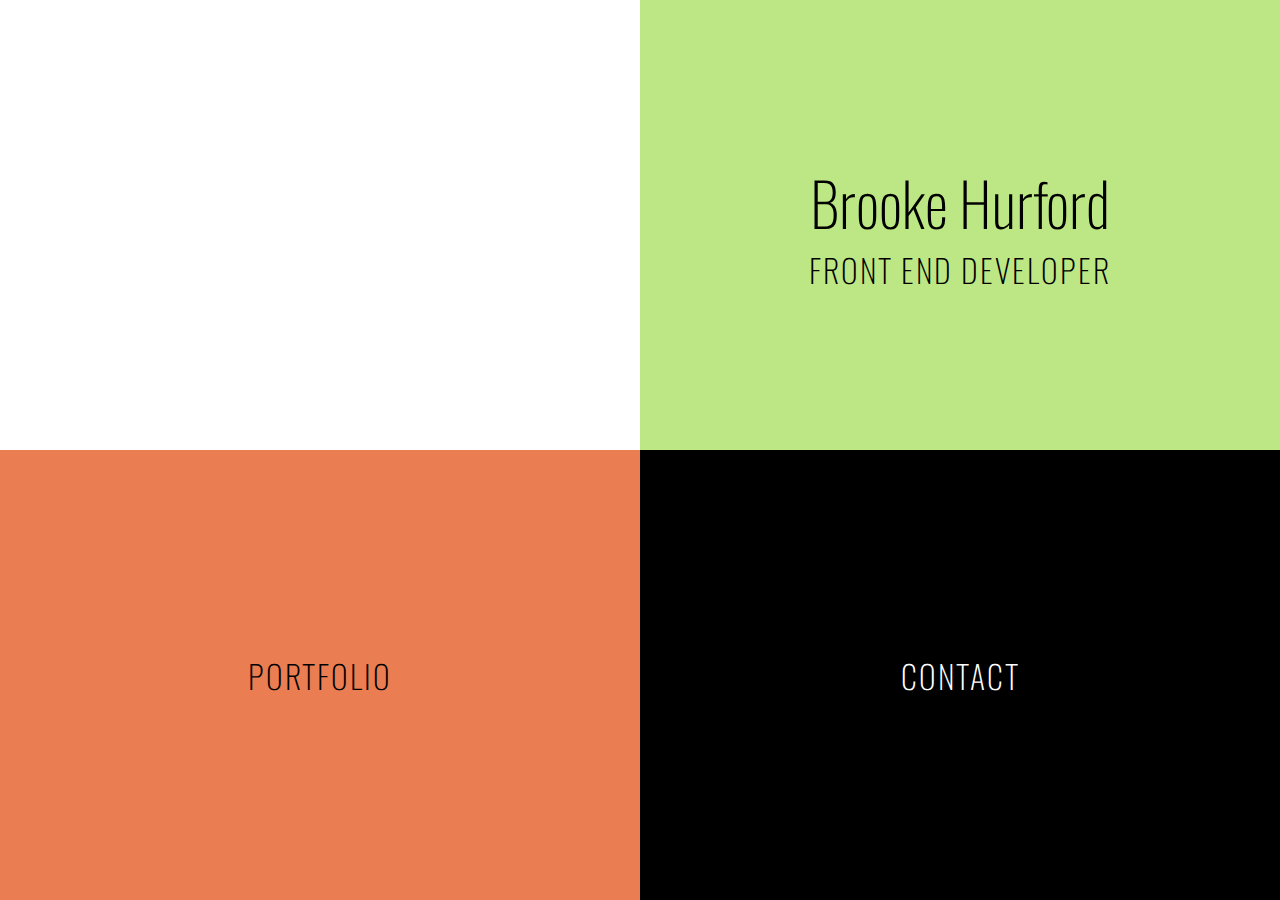
==== index.html @ 0f62b108 "Start updating the grid to use background images" ====
<!DOCTYPE html>
<html>
  <head>
    <link rel="stylesheet" href="css/app.css">
    <link href='https://fonts.googleapis.com/css?family=Oswald:400,300' rel='stylesheet' type='text/css'>
    <script src="js/jquery-1.12.3.js"></script>
    <script src="js/scripts.js"></script>
    <title>Brooke Hurford | Portfolio</title>
  </head>
  <body>
    <div class="mainHeader">
      <div class="topLeft"></div>
      <div class="topRight">
        <h1>Brooke Hurford</h1>
        <h1>Front End Developer</h1>
      </div>
      <div class="portfolio-block"> <!-- Portfolio Section -->
        <div class="portfolio-nav">
          <a><h1 class="navWhite">Portfolio</h1></a>
          <h1 class="closing-X">X</h1>
        </div>
        <div class="portfolio-content">
          <div class="row1">
            <div class="project1"></div>
          </div>
          <div class="row2">
            <img src="img/fringe-homepage.png" alt="songLab thumbnail">
            <img src="img/songLab-square-thumb.png" alt="songLab thumbnail">
          </div>
          <div class="row3">
            <img src="img/songLab-square-thumb.png" alt="songLab thumbnail">
            <img src="img/fringe-homepage.png" alt="songLab thumbnail">
          </div>
        </div>
      </div>
      <div class="contact-block">
        <h1 class="navBlack">Contact</h1>
      </div>
      <!-- <div class="contact-content">
        <h1>Contact me!</h1>
        <p>Iphone artisan direct trade ethical Austin. Fixie bespoke banh mi ugh, deep v vinyl hashtag. Tumblr gentrify keffiyeh pop-up iphone twee biodiesel. Occupy american apparel freegan cliche. Mustache trust fund 8-bit jean shorts mumblecore thundercats. Pour-over small batch forage cray, banjo post-ironic flannel keffiyeh cred ethnic semiotics next level tousled fashion axe. Sustainable cardigan keytar fap bushwick bespoke.</p>
      </div> -->
    </div>
  </body>
</html>
---- css/app.css ----
html {
  box-sizing: border-box; }

*, *::after, *::before {
  box-sizing: inherit; }

h1, h3 {
  font-family: 'Oswald', sans-serif; }

.mainHeader .portfolio-block, .mainHeader .contact-block {
  text-transform: uppercase; }

*,
*::before,
*::after {
  -webkit-box-sizing: border-box;
  -moz-box-sizing: border-box;
  box-sizing: border-box; }

body::-webkit-scrollbar {
  display: none; }

body, html {
  margin: 0px;
  padding: 0px; }

a {
  text-decoration: none;
  color: black; }

body {
  font-family: 'Open Sans', sans-serif; }

img {
  max-width: 150px; }

h1 {
  font-weight: lighter;
  color: red; }

h3 {
  font-size: 1.5em;
  font-weight: lighter; }

.container {
  width: 90%;
  max-width: 1100px;
  margin: 0 auto; }

.portfolioWrapper {
  background-color: #EA7D52;
  height: 100vh; }

.full-width {
  display: flex;
  flex-direction: column;
  justify-content: flex-start !important;
  background-color: purple !important;
  width: 100% !important;
  height: 100vh !important; }

.logo {
  height: 100px;
  margin: 25px; }

.full-width .portfolio-nav {
  display: flex;
  justify-content: space-between;
  width: 90%;
  margin-bottom: 10%; }

.mainHeader {
  display: flex;
  flex-wrap: wrap;
  height: 100vh; }
  .mainHeader .topLeft {
    height: 50%;
    width: 50%;
    background-image: url("../img/brooke-left.png");
    background-size: cover; }
  .mainHeader .topRight {
    background-color: #BCE784;
    height: 50%;
    width: 50%;
    display: flex;
    justify-content: center;
    align-items: center;
    flex-direction: column; }
    .mainHeader .topRight h1 {
      font-weight: lighter;
      color: black;
      padding: 0;
      margin: 0; }
      .mainHeader .topRight h1:first-child {
        font-size: 60px; }
      .mainHeader .topRight h1:nth-child(2) {
        letter-spacing: 2px;
        text-transform: uppercase; }
  .mainHeader .portfolio-block {
    background-color: #EA7D52;
    height: 50%;
    width: 50%;
    display: flex;
    justify-content: center;
    align-items: center;
    transition: all 200ms linear; }
    .mainHeader .portfolio-block h1 {
      letter-spacing: 2px;
      color: black; }
  .mainHeader .contact-block {
    background-color: black;
    height: 50%;
    width: 50%;
    display: flex;
    justify-content: center;
    align-items: center;
    transition: all 200ms linear; }
    .mainHeader .contact-block h1 {
      letter-spacing: 2px;
      color: white; }
    .mainHeader .contact-block:hover {
      transition: all 200ms linear;
      font-size: 1.5em; }

.portfolio-content {
  display: flex;
  border: 2px solid yellow;
  width: 80%; }
  .portfolio-content .row1, .portfolio-content .row2, .portfolio-content .row3 {
    display: flex;
    flex-direction: column;
    flex: 1;
    height: 80vh; }
  .portfolio-content img {
    width: 50%;
    margin-bottom: 10px; }

.row1 {
  border: 2px solid pink; }
  .row1 .project1 {
    height: 25%;
    width: 100%;
    background-image: url("../img/songLab-square-thumb.png");
    background-size: cover; }

.footer {
  margin: 5% auto;
  color: white;
  text-align: center;
  letter-spacing: 1px; }
  .footer hr {
    width: 600px; }

.adminTile {
  border: 1px solid lightgrey;
  padding: 2% 5%; }
  .adminTile .adminButtons {
    margin-top: 20px; }

.projectTile .ember-view {
  width: 100%;
  border: 1px solid lightgrey;
  padding: 2% 5%;
  margin-bottom: 3%;
  transition: all 300ms linear; }
  .projectTile .ember-view:hover {
    transition: all 300ms linear;
    background-color: mintcream; }

/*# sourceMappingURL=app.css.map */
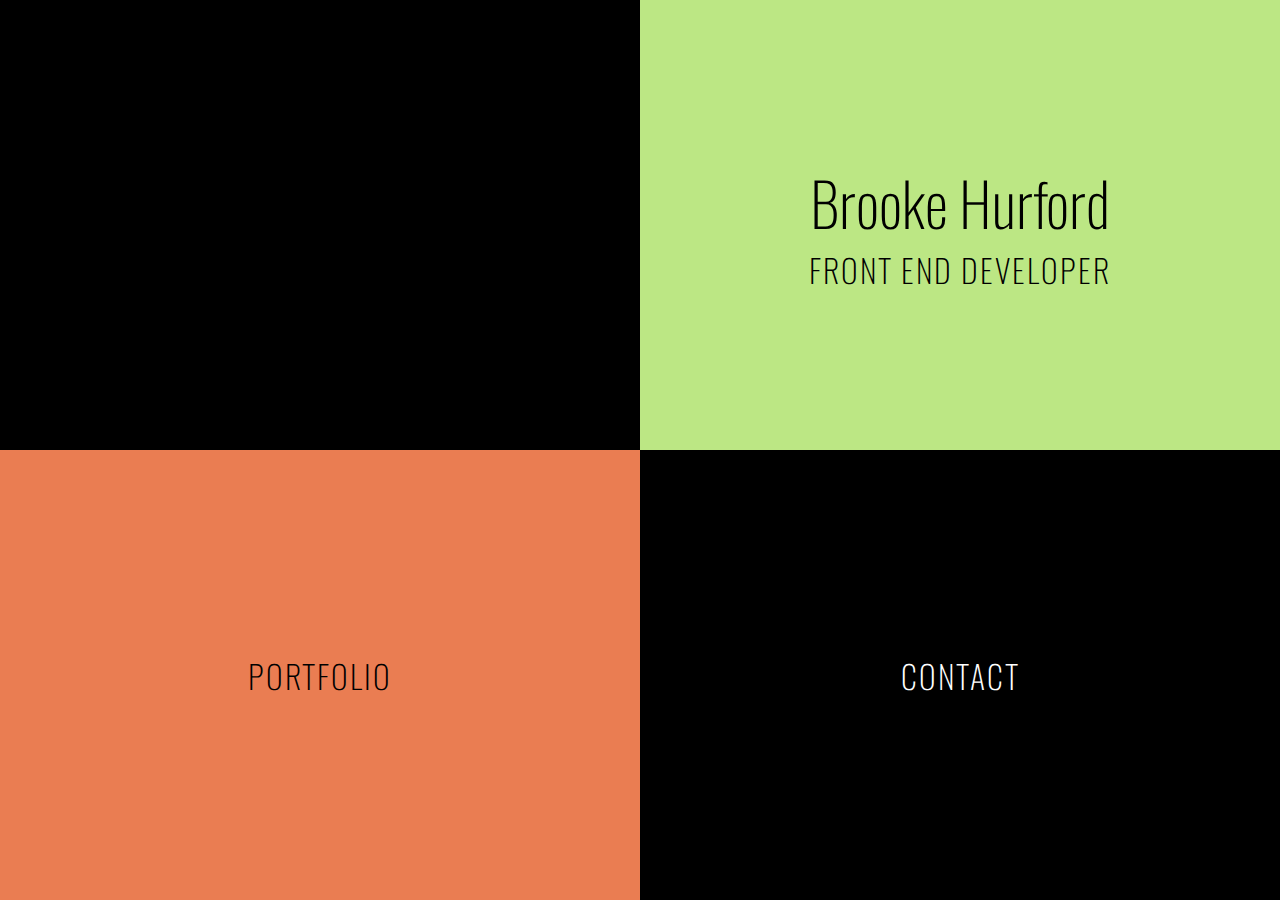
==== commit fc3dd18e: "Add scroll to when portfolio is clicked on" ====
--- a/index.html
+++ b/index.html
@@ -8,28 +8,46 @@
     <title>Brooke Hurford | Portfolio</title>
   </head>
   <body>
-    <div class="mainHeader">
+    <div class="mainHeader" id="siteTop">
       <div class="topLeft"></div>
       <div class="topRight">
         <h1>Brooke Hurford</h1>
         <h1>Front End Developer</h1>
       </div>
-      <div class="portfolio-block"> <!-- Portfolio Section -->
+      <div class="portfolio-block" id="portfolio"> <!-- Portfolio Section -->
         <div class="portfolio-nav">
-          <a><h1 class="navWhite">Portfolio</h1></a>
+          <a><h1 class="portfolio-link navWhite">Portfolio</h1></a>
           <h1 class="closing-X">X</h1>
         </div>
         <div class="portfolio-content">
           <div class="row1">
-            <div class="project1"></div>
+            <div class="project1">
+              <a href="songLab.html">
+                <div class="linkGridItem"></div>
+              </a>
+            </div>
+            <!-- <div class="project1-content">
+              <h1>songLab</h1>
+              <h3>A musical collaboration website where users can browse and upload music projects in need of creative collaboration.</h3>
+              <img src="" alt="" />
+            </div> -->
+            <div class="project2"></div>
           </div>
           <div class="row2">
-            <img src="img/fringe-homepage.png" alt="songLab thumbnail">
-            <img src="img/songLab-square-thumb.png" alt="songLab thumbnail">
+            <div class="project1">
+              <a href="scoop.html">
+                <div class="linkGridItem"></div>
+              </a>
+            </div>
+            <div class="project2">
+              <a href="scoop.html">
+                <div class="linkGridItem"></div>
+              </a>
+            </div>
           </div>
           <div class="row3">
-            <img src="img/songLab-square-thumb.png" alt="songLab thumbnail">
-            <img src="img/fringe-homepage.png" alt="songLab thumbnail">
+            <div class="project1"></div>
+            <div class="project2"></div>
           </div>
         </div>
       </div>
--- a/css/app.css
+++ b/css/app.css
@@ -4,7 +4,7 @@
 *, *::after, *::before {
   box-sizing: inherit; }
 
-h1, h3 {
+h1, h3, .row1 .project2:hover:before, .row1 .project1:hover:before, .row2 .project1:hover:before, .row2 .project2:hover:before, .row3 .project1:hover:before, .row3 .project2:hover:before {
   font-family: 'Oswald', sans-serif; }
 
 .mainHeader .portfolio-block, .mainHeader .contact-block {
@@ -29,7 +29,8 @@
   color: black; }
 
 body {
-  font-family: 'Open Sans', sans-serif; }
+  font-family: 'Open Sans', sans-serif;
+  background-color: black; }
 
 img {
   max-width: 150px; }
@@ -55,7 +56,7 @@
   display: flex;
   flex-direction: column;
   justify-content: flex-start !important;
-  background-color: purple !important;
+  background-color: #EA7D52 !important;
   width: 100% !important;
   height: 100vh !important; }
 
@@ -67,7 +68,8 @@
   display: flex;
   justify-content: space-between;
   width: 90%;
-  margin-bottom: 10%; }
+  margin-top: 3%;
+  margin-bottom: 8%; }
 
 .mainHeader {
   display: flex;
@@ -103,7 +105,7 @@
     display: flex;
     justify-content: center;
     align-items: center;
-    transition: all 200ms linear; }
+    transition: all 300ms linear; }
     .mainHeader .portfolio-block h1 {
       letter-spacing: 2px;
       color: black; }
@@ -113,35 +115,257 @@
     width: 50%;
     display: flex;
     justify-content: center;
-    align-items: center;
-    transition: all 200ms linear; }
+    align-items: center; }
     .mainHeader .contact-block h1 {
       letter-spacing: 2px;
       color: white; }
-    .mainHeader .contact-block:hover {
-      transition: all 200ms linear;
-      font-size: 1.5em; }
 
 .portfolio-content {
   display: flex;
-  border: 2px solid yellow;
-  width: 80%; }
+  width: 90%; }
   .portfolio-content .row1, .portfolio-content .row2, .portfolio-content .row3 {
     display: flex;
     flex-direction: column;
     flex: 1;
-    height: 80vh; }
-  .portfolio-content img {
-    width: 50%;
-    margin-bottom: 10px; }
-
-.row1 {
-  border: 2px solid pink; }
-  .row1 .project1 {
-    height: 25%;
-    width: 100%;
-    background-image: url("../img/songLab-square-thumb.png");
-    background-size: cover; }
+    height: 80vh;
+    margin: 0px 10px; }
+    .portfolio-content .row1 .project1, .portfolio-content .row1 .project2, .portfolio-content .row2 .project1, .portfolio-content .row2 .project2, .portfolio-content .row3 .project1, .portfolio-content .row3 .project2 {
+      display: flex;
+      justify-content: center;
+      align-items: center;
+      margin: 10px;
+      color: white; }
+
+.row1 .project2 {
+  background-size: 100%;
+  background-image: linear-gradient(rgba(0, 0, 0, 0.5), rgba(0, 0, 0, 0.5)), url("../img/songLab-long.png");
+  position: relative;
+  z-index: 100;
+  height: 50%;
+  width: 100%;
+  background-image: url("../img/songLab-long.png");
+  background-size: cover;
+  box-shadow: 1px 1px 1px rgba(0, 0, 0, 0.5); }
+  .row1 .project2:before {
+    background-image: linear-gradient(rgba(0, 0, 0, 0.5), rgba(0, 0, 0, 0.5)), url("../img/songLab-long.png");
+    background-size: cover;
+    content: '';
+    display: block;
+    height: 100%;
+    position: absolute;
+    top: 0;
+    left: 0;
+    opacity: 0;
+    width: 100%;
+    z-index: -100;
+    transition: all 500ms; }
+  .row1 .project2:hover p {
+    transition: all 500ms;
+    display: block; }
+  .row1 .project2:hover:before {
+    transition: all 500ms;
+    opacity: 1;
+    content: "view project";
+    font-size: 2em;
+    font-weight: lighter;
+    letter-spacing: 1px;
+    text-shadow: 1px 1px 1px grey;
+    display: flex;
+    justify-content: center;
+    align-items: center; }
+.row1 .project1 {
+  background-size: 100%;
+  background-image: linear-gradient(rgba(0, 0, 0, 0.5), rgba(0, 0, 0, 0.5)), url("../img/fringe-short.png");
+  position: relative;
+  z-index: 100;
+  height: 25%;
+  width: 100%;
+  background-image: url("../img/fringe-short.png");
+  background-size: cover;
+  box-shadow: 1px 1px 1px rgba(0, 0, 0, 0.5); }
+  .row1 .project1:before {
+    background-image: linear-gradient(rgba(0, 0, 0, 0.5), rgba(0, 0, 0, 0.5)), url("../img/fringe-short.png");
+    background-size: cover;
+    content: '';
+    display: block;
+    height: 100%;
+    position: absolute;
+    top: 0;
+    left: 0;
+    opacity: 0;
+    width: 100%;
+    z-index: -100;
+    transition: all 500ms; }
+  .row1 .project1:hover p {
+    transition: all 500ms;
+    display: block; }
+  .row1 .project1:hover:before {
+    transition: all 500ms;
+    opacity: 1;
+    content: "view project";
+    font-size: 2em;
+    font-weight: lighter;
+    letter-spacing: 1px;
+    text-shadow: 1px 1px 1px grey;
+    display: flex;
+    justify-content: center;
+    align-items: center; }
+
+.row2 .project1 {
+  background-size: 100%;
+  background-image: linear-gradient(rgba(0, 0, 0, 0.5), rgba(0, 0, 0, 0.5)), url("../img/movr-homepage.png");
+  position: relative;
+  z-index: 100;
+  height: 50%;
+  width: 100%;
+  background-image: url("../img/movr-homepage.png");
+  background-size: cover;
+  box-shadow: 1px 1px 1px rgba(0, 0, 0, 0.5); }
+  .row2 .project1:before {
+    background-image: linear-gradient(rgba(0, 0, 0, 0.5), rgba(0, 0, 0, 0.5)), url("../img/movr-homepage.png");
+    background-size: cover;
+    content: '';
+    display: block;
+    height: 100%;
+    position: absolute;
+    top: 0;
+    left: 0;
+    opacity: 0;
+    width: 100%;
+    z-index: -100;
+    transition: all 500ms; }
+  .row2 .project1:hover p {
+    transition: all 500ms;
+    display: block; }
+  .row2 .project1:hover:before {
+    transition: all 500ms;
+    opacity: 1;
+    content: "view project";
+    font-size: 2em;
+    font-weight: lighter;
+    letter-spacing: 1px;
+    text-shadow: 1px 1px 1px grey;
+    display: flex;
+    justify-content: center;
+    align-items: center; }
+  .row2 .project1 a .linkGridItem {
+    height: 100px;
+    width: 100px; }
+.row2 .project2 {
+  background-size: 100%;
+  background-image: linear-gradient(rgba(0, 0, 0, 0.5), rgba(0, 0, 0, 0.5)), url("../img/scoop-app-black.png");
+  position: relative;
+  z-index: 100;
+  height: 25%;
+  width: 100%;
+  background-image: url("../img/scoop-app-black.png");
+  background-size: cover;
+  box-shadow: 1px 1px 1px rgba(0, 0, 0, 0.5); }
+  .row2 .project2:before {
+    background-image: linear-gradient(rgba(0, 0, 0, 0.5), rgba(0, 0, 0, 0.5)), url("../img/scoop-app-black.png");
+    background-size: cover;
+    content: '';
+    display: block;
+    height: 100%;
+    position: absolute;
+    top: 0;
+    left: 0;
+    opacity: 0;
+    width: 100%;
+    z-index: -100;
+    transition: all 500ms; }
+  .row2 .project2:hover p {
+    transition: all 500ms;
+    display: block; }
+  .row2 .project2:hover:before {
+    transition: all 500ms;
+    opacity: 1;
+    content: "view project";
+    font-size: 2em;
+    font-weight: lighter;
+    letter-spacing: 1px;
+    text-shadow: 1px 1px 1px grey;
+    display: flex;
+    justify-content: center;
+    align-items: center; }
+  .row2 .project2 a .linkGridItem {
+    height: 100px;
+    width: 100px; }
+
+.row3 .project1 {
+  background-size: 100%;
+  background-image: linear-gradient(rgba(0, 0, 0, 0.5), rgba(0, 0, 0, 0.5)), url("../img/j-crew-thumb.png");
+  position: relative;
+  z-index: 100;
+  height: 25%;
+  width: 100%;
+  background-image: url("../img/j-crew-thumb.png");
+  background-size: cover;
+  box-shadow: 1px 1px 1px rgba(0, 0, 0, 0.5); }
+  .row3 .project1:before {
+    background-image: linear-gradient(rgba(0, 0, 0, 0.5), rgba(0, 0, 0, 0.5)), url("../img/j-crew-thumb.png");
+    background-size: cover;
+    content: '';
+    display: block;
+    height: 100%;
+    position: absolute;
+    top: 0;
+    left: 0;
+    opacity: 0;
+    width: 100%;
+    z-index: -100;
+    transition: all 500ms; }
+  .row3 .project1:hover p {
+    transition: all 500ms;
+    display: block; }
+  .row3 .project1:hover:before {
+    transition: all 500ms;
+    opacity: 1;
+    content: "view project";
+    font-size: 2em;
+    font-weight: lighter;
+    letter-spacing: 1px;
+    text-shadow: 1px 1px 1px grey;
+    display: flex;
+    justify-content: center;
+    align-items: center; }
+.row3 .project2 {
+  background-size: 100%;
+  background-image: linear-gradient(rgba(0, 0, 0, 0.5), rgba(0, 0, 0, 0.5)), url("../img/theMoon-long.png");
+  position: relative;
+  z-index: 100;
+  height: 50%;
+  width: 100%;
+  background-image: url("../img/theMoon-long.png");
+  background-size: cover;
+  box-shadow: 1px 1px 1px rgba(0, 0, 0, 0.5); }
+  .row3 .project2:before {
+    background-image: linear-gradient(rgba(0, 0, 0, 0.5), rgba(0, 0, 0, 0.5)), url("../img/theMoon-long.png");
+    background-size: cover;
+    content: '';
+    display: block;
+    height: 100%;
+    position: absolute;
+    top: 0;
+    left: 0;
+    opacity: 0;
+    width: 100%;
+    z-index: -100;
+    transition: all 500ms; }
+  .row3 .project2:hover p {
+    transition: all 500ms;
+    display: block; }
+  .row3 .project2:hover:before {
+    transition: all 500ms;
+    opacity: 1;
+    content: "view project";
+    font-size: 2em;
+    font-weight: lighter;
+    letter-spacing: 1px;
+    text-shadow: 1px 1px 1px grey;
+    display: flex;
+    justify-content: center;
+    align-items: center; }
 
 .footer {
   margin: 5% auto;
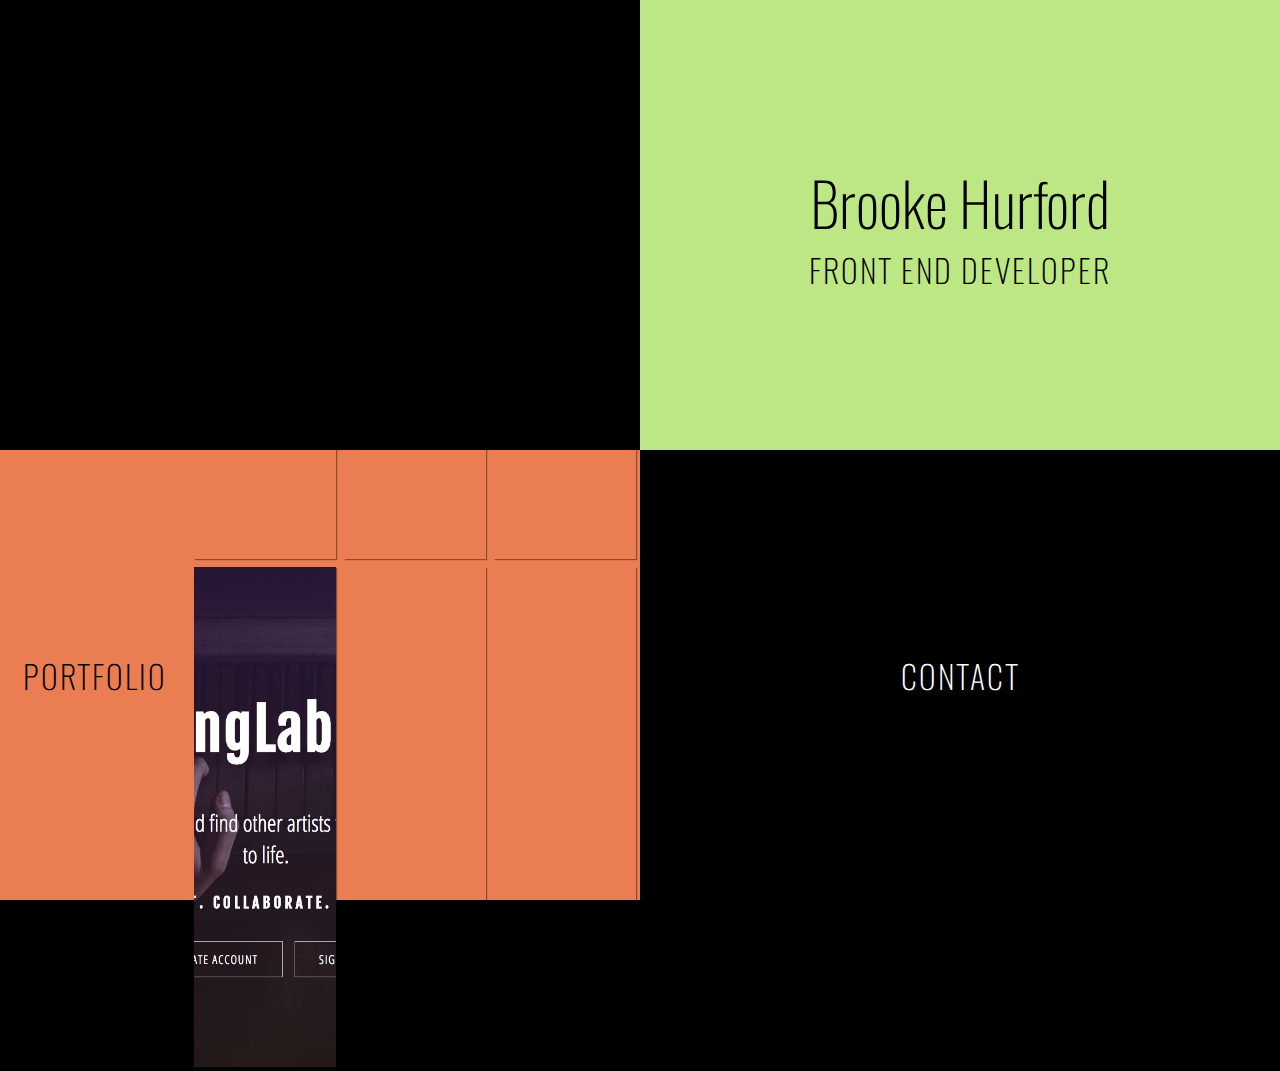
==== commit 77f868c1: "Add hovers to all grid items" ====
--- a/index.html
+++ b/index.html
@@ -1,8 +1,9 @@
 <!DOCTYPE html>
 <html>
   <head>
-    <link rel="stylesheet" href="css/app.css">
+    <link rel="stylesheet" href="css/app.css" media="screen">
     <link href='https://fonts.googleapis.com/css?family=Oswald:400,300' rel='stylesheet' type='text/css'>
+    <link href='https://fonts.googleapis.com/css?family=Open+Sans:400,300,400italic,600' rel='stylesheet' type='text/css'>
     <script src="js/jquery-1.12.3.js"></script>
     <script src="js/scripts.js"></script>
     <title>Brooke Hurford | Portfolio</title>
@@ -16,48 +17,161 @@
       </div>
       <div class="portfolio-block" id="portfolio"> <!-- Portfolio Section -->
         <div class="portfolio-nav">
-          <a><h1 class="portfolio-link navWhite">Portfolio</h1></a>
+          <div class="portfolio-link">
+            <h1 class="block-nav">Portfolio</h1>
+          </div>
           <h1 class="closing-X">X</h1>
         </div>
-        <div class="portfolio-content">
+        <div class="portfolio-content2">
           <div class="row1">
-            <div class="project1">
-              <a href="songLab.html">
-                <div class="linkGridItem"></div>
-              </a>
-            </div>
-            <!-- <div class="project1-content">
-              <h1>songLab</h1>
-              <h3>A musical collaboration website where users can browse and upload music projects in need of creative collaboration.</h3>
-              <img src="" alt="" />
-            </div> -->
-            <div class="project2"></div>
+            <div class="short-item fringe"></div>
+            <div class="short-item j-crew"></div>
+            <div class="short-item moon"></div>
           </div>
           <div class="row2">
-            <div class="project1">
-              <a href="scoop.html">
-                <div class="linkGridItem"></div>
-              </a>
-            </div>
-            <div class="project2">
-              <a href="scoop.html">
-                <div class="linkGridItem"></div>
-              </a>
+            <div class="long-item songLab"></div>
+            <div class="long-item movr"></div>
+            <div class="long-item scoop"></div>
+          </div>
+        </div>
+        <!-- <div class="portfolio-content">
+          <div class="row1">
+            <div class="short-item fringe"></div>
+            <div class="long-item songLab"></div>
+          </div>
+          <div class="row2">
+            <div class="long-item movr"></div>
+            <div class="short-item moon">
             </div>
           </div>
           <div class="row3">
-            <div class="project1"></div>
-            <div class="project2"></div>
+            <div class="short-item j-crew"></div>
+            <div class="long-item scoop"></div>
+          </div>
+        </div> -->
+      </div>
+      <div id="portfolio-details">
+        <button id="allProjects">
+          <img class="up-arrow" src="img/up-arrow.png" alt="up arrow icon" />
+        </button>
+        <div class="container">
+          <div class="fringe-content">
+            <h1>FRINGE</h1>
+            <h2>A site to help users plan trips around a festival that they are going to.</h2>
+            <a class="secondaryBtn" href="https://invis.io/6C7AMPYMQ" target="_blank">Visit Prototype</a>
+            <div class="skills-content">
+              <hr>
+              <h2>Visual Design + UX / UI Design + Sketch + Invision Prototype</h2>
+            </div>
+            <div class="project-gallery">
+              <div class="screenshot1"></div>
+              <div class="screenshot3"></div>
+              <div class="screenshot2"></div>
+            </div>
+          </div>
+          <div class="songLab-content">
+            <h1>songLab</h1>
+            <h2>A musical collaboration website where users can browse and upload music projects in need of creative collaboration.</h2>
+            <div class="detail-buttons">
+              <a class="secondaryBtn" href="https://song-lab.herokuapp.com/home" target="_blank">Visit Site</a>
+              <a class="secondaryBtn" href="https://github.com/jaredbeckler/song-lab" target="_blank">Github Repo</a>
+            </div>
+            <div class="skills-content">
+              <h2>UX / UI Design + CSS / Sass + JavaScript / jQuery</h2>
+              <hr>
+            </div>
+            <div class="project-gallery">
+              <div class="left-column">
+                <div class="main-image"></div>
+              </div>
+              <div class="right-column">
+                <div class="screenshot3"></div>
+                <div class="screenshot4"></div>
+              </div>
+            </div>
+          </div>
+          <div class="movr-content">
+            <h1>Movr</h1>
+            <h2>A site where people that are moving can find affordable movers, and people willing to help can get paid to move people's things - it's Uber for moving!</h2>
+            <div class="detail-buttons">
+              <a class="secondaryBtn" href="https://movr.herokuapp.com/" target="_blank">Visit Site</a>
+              <a class="secondaryBtn" href="https://github.com/brookehurford/Mover" target="_blank">Github Repo</a>
+            </div>
+            <div class="skills-content">
+              <h2>Ember.js + UX / UI Design + CSS / Sass</h2>
+              <hr>
+            </div>
+            <div class="project-gallery">
+              <div class="left-column">
+                <div class="main-image"></div>
+              </div>
+              <div class="right-column">
+                <div class="screenshot3"></div>
+                <div class="screenshot4"></div>
+              </div>
+            </div>
+          </div>
+          <div class="scoop-content">
+            <h1>Scoop</h1>
+            <h2>A mobile app that shows you what the ice cream flavors of the month are in your area.</h2>
+            <a class="secondaryBtn" href="https://invis.io/NZ77VPBBT" target="_blank">Visit Prototype</a>
+            <div class="skills-content">
+              <h2>Visual Design + UX / UI Design + Sketch + Invision Prototype</h2>
+              <hr>
+            </div>
+            <div class="project-gallery">
+              <div class="screenshot1"></div>
+              <div class="screenshot2"></div>
+              <div class="screenshot3"></div>
+              <div class="screenshot4"></div>
+            </div>
           </div>
         </div>
       </div>
+      <div class="jcrew-content">
+        <h1>J. Crew</h1>
+        <h2>An e-commerce site complete with product pages, shopping cart, reviews and an admin console.</h2>
+        <div class="detail-buttons">
+            <a class="secondaryBtn" href="http://brookehurford.github.io/jcrew-ecommerce-ember/dist/index.html#/" target="_blank">Visit Site</a>
+          <a class="secondaryBtn" href="https://github.com/brookehurford/jcrew-ecommerce-ember" target="_blank">Github Repo</a>
+        </div>
+        <div class="skills-content">
+          <h2>Ember.js + CSS / Sass + Firebase Data Storage</h2>
+          <hr>
+        </div>
+        <div class="project-gallery">
+          <div class="screenshot1"></div>
+          <div class="screenshot2"></div>
+        </div>
+      </div>
+      <div class="moon-content">
+        <h1>Meal Tracker</h1>
+        <h2>A site built with Angular 2 that tracks your meals. It has the ability to add new meals, edit exisiting, or view details.</h2>
+        <a class="secondaryBtn" href="https://github.com/brookehurford/meal-tracker-angular" target="_blank">Github Repo</a>
+        <div class="skills-content">
+          <h2>Angular2 + CSS / Sass + UX / UI Design</h2>
+          <hr>
+        </div>
+        <div class="project-gallery">
+          <div class="screenshot1"></div>
+        </div>
+      </div>
       <div class="contact-block">
-        <h1 class="navBlack">Contact</h1>
+        <h1 class="block-nav contact-nav">Contact</h1>
+        <div class="contact-content">
+          <div class="social-links">
+            <a href="mailto:brookebhurford@gmail.com" target="_blank">
+              <img src="img/email-icon.png" alt="email icon">
+            </a>
+            <a href="https://www.linkedin.com/in/brookehurford" target="_blank">
+              <img src="img/linkedin-icon.png" alt="linkedin icon">
+            </a>
+            <a href="https://github.com/brookehurford" target="_blank">
+              <img src="img/github-icon.png" alt="github icon">
+            </a>
+          </div>
+        </div>
       </div>
-      <!-- <div class="contact-content">
-        <h1>Contact me!</h1>
-        <p>Iphone artisan direct trade ethical Austin. Fixie bespoke banh mi ugh, deep v vinyl hashtag. Tumblr gentrify keffiyeh pop-up iphone twee biodiesel. Occupy american apparel freegan cliche. Mustache trust fund 8-bit jean shorts mumblecore thundercats. Pour-over small batch forage cray, banjo post-ironic flannel keffiyeh cred ethnic semiotics next level tousled fashion axe. Sustainable cardigan keytar fap bushwick bespoke.</p>
-      </div> -->
     </div>
   </body>
 </html>
--- a/css/app.css
+++ b/css/app.css
@@ -4,10 +4,16 @@
 *, *::after, *::before {
   box-sizing: inherit; }
 
-h1, h3, .row1 .project2:hover:before, .row1 .project1:hover:before, .row2 .project1:hover:before, .row2 .project2:hover:before, .row3 .project1:hover:before, .row3 .project2:hover:before {
+h1, .portfolio-content2 .row1 .fringe:hover:before, .portfolio-content2 .row1 .moon:hover:before, .portfolio-content2 .row1 .j-crew:hover:before, .portfolio-content2 .row2 .songLab:hover:before, .portfolio-content2 .row2 .movr:hover:before, .portfolio-content2 .row2 .scoop:hover:before, .secondaryBtn, #allProjects {
   font-family: 'Oswald', sans-serif; }
 
-.mainHeader .portfolio-block, .mainHeader .contact-block {
+h2, h3, .contact-content {
+  font-family: 'Open Sans', sans-serif; }
+
+.secondaryBtn, .songLab-content h1, .scoop-content h1, .fringe-content h1, .jcrew-content h1, .movr-content h1, .moon-content h1, .songLab-content h2, .scoop-content h2, .fringe-content h2, .jcrew-content h2, .movr-content h2, .moon-content h2 {
+  text-align: center; }
+
+.mainHeader .portfolio-block, .secondaryBtn, #allProjects, .contact-block {
   text-transform: uppercase; }
 
 *,
@@ -26,7 +32,8 @@
 
 a {
   text-decoration: none;
-  color: black; }
+  color: black;
+  cursor: pointer; }
 
 body {
   font-family: 'Open Sans', sans-serif;
@@ -36,8 +43,10 @@
   max-width: 150px; }
 
 h1 {
-  font-weight: lighter;
-  color: red; }
+  font-weight: lighter; }
+
+h2 {
+  font-weight: lighter; }
 
 h3 {
   font-size: 1.5em;
@@ -48,28 +57,31 @@
   max-width: 1100px;
   margin: 0 auto; }
 
-.portfolioWrapper {
-  background-color: #EA7D52;
-  height: 100vh; }
-
 .full-width {
   display: flex;
   flex-direction: column;
   justify-content: flex-start !important;
   background-color: #EA7D52 !important;
   width: 100% !important;
-  height: 100vh !important; }
-
-.logo {
-  height: 100px;
-  margin: 25px; }
+  height: 100vh !important;
+  min-height: 1000px !important; }
+  @media screen and (max-width: 775px) {
+    .full-width {
+      min-height: 1700px !important; } }
 
 .full-width .portfolio-nav {
   display: flex;
   justify-content: space-between;
   width: 90%;
-  margin-top: 3%;
-  margin-bottom: 8%; }
+  margin-top: 1%;
+  margin-bottom: 1%; }
+
+.closing-X {
+  cursor: pointer; }
+
+.block-nav {
+  transition: all 200ms linear;
+  cursor: pointer; }
 
 .mainHeader {
   display: flex;
@@ -79,7 +91,8 @@
     height: 50%;
     width: 50%;
     background-image: url("../img/brooke-left.png");
-    background-size: cover; }
+    background-size: cover;
+    min-height: 360px; }
   .mainHeader .topRight {
     background-color: #BCE784;
     height: 50%;
@@ -87,7 +100,8 @@
     display: flex;
     justify-content: center;
     align-items: center;
-    flex-direction: column; }
+    flex-direction: column;
+    min-height: 360px; }
     .mainHeader .topRight h1 {
       font-weight: lighter;
       color: black;
@@ -99,6 +113,7 @@
         letter-spacing: 2px;
         text-transform: uppercase; }
   .mainHeader .portfolio-block {
+    min-height: 360px;
     background-color: #EA7D52;
     height: 50%;
     width: 50%;
@@ -106,266 +121,259 @@
     justify-content: center;
     align-items: center;
     transition: all 300ms linear; }
+    .mainHeader .portfolio-block .block-nav {
+      border: 3px solid transparent;
+      padding: 10px 20px; }
+    .mainHeader .portfolio-block:hover {
+      transition: all 300ms linear; }
+      .mainHeader .portfolio-block:hover .block-nav {
+        transition: all 300ms linear;
+        border: 3px solid black;
+        padding: 10px 20px; }
     .mainHeader .portfolio-block h1 {
       letter-spacing: 2px;
       color: black; }
-  .mainHeader .contact-block {
-    background-color: black;
-    height: 50%;
-    width: 50%;
-    display: flex;
-    justify-content: center;
-    align-items: center; }
-    .mainHeader .contact-block h1 {
-      letter-spacing: 2px;
-      color: white; }
-
-.portfolio-content {
-  display: flex;
-  width: 90%; }
-  .portfolio-content .row1, .portfolio-content .row2, .portfolio-content .row3 {
-    display: flex;
-    flex-direction: column;
-    flex: 1;
-    height: 80vh;
-    margin: 0px 10px; }
-    .portfolio-content .row1 .project1, .portfolio-content .row1 .project2, .portfolio-content .row2 .project1, .portfolio-content .row2 .project2, .portfolio-content .row3 .project1, .portfolio-content .row3 .project2 {
-      display: flex;
-      justify-content: center;
-      align-items: center;
-      margin: 10px;
-      color: white; }
-
-.row1 .project2 {
-  background-size: 100%;
-  background-image: linear-gradient(rgba(0, 0, 0, 0.5), rgba(0, 0, 0, 0.5)), url("../img/songLab-long.png");
-  position: relative;
-  z-index: 100;
-  height: 50%;
-  width: 100%;
-  background-image: url("../img/songLab-long.png");
-  background-size: cover;
-  box-shadow: 1px 1px 1px rgba(0, 0, 0, 0.5); }
-  .row1 .project2:before {
-    background-image: linear-gradient(rgba(0, 0, 0, 0.5), rgba(0, 0, 0, 0.5)), url("../img/songLab-long.png");
-    background-size: cover;
-    content: '';
-    display: block;
-    height: 100%;
-    position: absolute;
-    top: 0;
-    left: 0;
-    opacity: 0;
-    width: 100%;
-    z-index: -100;
-    transition: all 500ms; }
-  .row1 .project2:hover p {
-    transition: all 500ms;
-    display: block; }
-  .row1 .project2:hover:before {
-    transition: all 500ms;
-    opacity: 1;
-    content: "view project";
-    font-size: 2em;
-    font-weight: lighter;
-    letter-spacing: 1px;
-    text-shadow: 1px 1px 1px grey;
-    display: flex;
-    justify-content: center;
-    align-items: center; }
-.row1 .project1 {
-  background-size: 100%;
-  background-image: linear-gradient(rgba(0, 0, 0, 0.5), rgba(0, 0, 0, 0.5)), url("../img/fringe-short.png");
-  position: relative;
-  z-index: 100;
-  height: 25%;
-  width: 100%;
-  background-image: url("../img/fringe-short.png");
-  background-size: cover;
-  box-shadow: 1px 1px 1px rgba(0, 0, 0, 0.5); }
-  .row1 .project1:before {
-    background-image: linear-gradient(rgba(0, 0, 0, 0.5), rgba(0, 0, 0, 0.5)), url("../img/fringe-short.png");
-    background-size: cover;
-    content: '';
-    display: block;
-    height: 100%;
-    position: absolute;
-    top: 0;
-    left: 0;
-    opacity: 0;
-    width: 100%;
-    z-index: -100;
-    transition: all 500ms; }
-  .row1 .project1:hover p {
-    transition: all 500ms;
-    display: block; }
-  .row1 .project1:hover:before {
-    transition: all 500ms;
-    opacity: 1;
-    content: "view project";
-    font-size: 2em;
-    font-weight: lighter;
-    letter-spacing: 1px;
-    text-shadow: 1px 1px 1px grey;
-    display: flex;
-    justify-content: center;
-    align-items: center; }
-
-.row2 .project1 {
-  background-size: 100%;
-  background-image: linear-gradient(rgba(0, 0, 0, 0.5), rgba(0, 0, 0, 0.5)), url("../img/movr-homepage.png");
-  position: relative;
-  z-index: 100;
-  height: 50%;
-  width: 100%;
-  background-image: url("../img/movr-homepage.png");
-  background-size: cover;
-  box-shadow: 1px 1px 1px rgba(0, 0, 0, 0.5); }
-  .row2 .project1:before {
-    background-image: linear-gradient(rgba(0, 0, 0, 0.5), rgba(0, 0, 0, 0.5)), url("../img/movr-homepage.png");
-    background-size: cover;
-    content: '';
-    display: block;
-    height: 100%;
-    position: absolute;
-    top: 0;
-    left: 0;
-    opacity: 0;
-    width: 100%;
-    z-index: -100;
-    transition: all 500ms; }
-  .row2 .project1:hover p {
-    transition: all 500ms;
-    display: block; }
-  .row2 .project1:hover:before {
-    transition: all 500ms;
-    opacity: 1;
-    content: "view project";
-    font-size: 2em;
-    font-weight: lighter;
-    letter-spacing: 1px;
-    text-shadow: 1px 1px 1px grey;
-    display: flex;
-    justify-content: center;
-    align-items: center; }
-  .row2 .project1 a .linkGridItem {
-    height: 100px;
-    width: 100px; }
-.row2 .project2 {
-  background-size: 100%;
-  background-image: linear-gradient(rgba(0, 0, 0, 0.5), rgba(0, 0, 0, 0.5)), url("../img/scoop-app-black.png");
-  position: relative;
-  z-index: 100;
-  height: 25%;
-  width: 100%;
-  background-image: url("../img/scoop-app-black.png");
-  background-size: cover;
-  box-shadow: 1px 1px 1px rgba(0, 0, 0, 0.5); }
-  .row2 .project2:before {
-    background-image: linear-gradient(rgba(0, 0, 0, 0.5), rgba(0, 0, 0, 0.5)), url("../img/scoop-app-black.png");
-    background-size: cover;
-    content: '';
-    display: block;
-    height: 100%;
-    position: absolute;
-    top: 0;
-    left: 0;
-    opacity: 0;
-    width: 100%;
-    z-index: -100;
-    transition: all 500ms; }
-  .row2 .project2:hover p {
-    transition: all 500ms;
-    display: block; }
-  .row2 .project2:hover:before {
-    transition: all 500ms;
-    opacity: 1;
-    content: "view project";
-    font-size: 2em;
-    font-weight: lighter;
-    letter-spacing: 1px;
-    text-shadow: 1px 1px 1px grey;
-    display: flex;
-    justify-content: center;
-    align-items: center; }
-  .row2 .project2 a .linkGridItem {
-    height: 100px;
-    width: 100px; }
-
-.row3 .project1 {
-  background-size: 100%;
-  background-image: linear-gradient(rgba(0, 0, 0, 0.5), rgba(0, 0, 0, 0.5)), url("../img/j-crew-thumb.png");
-  position: relative;
-  z-index: 100;
-  height: 25%;
-  width: 100%;
-  background-image: url("../img/j-crew-thumb.png");
-  background-size: cover;
-  box-shadow: 1px 1px 1px rgba(0, 0, 0, 0.5); }
-  .row3 .project1:before {
-    background-image: linear-gradient(rgba(0, 0, 0, 0.5), rgba(0, 0, 0, 0.5)), url("../img/j-crew-thumb.png");
-    background-size: cover;
-    content: '';
-    display: block;
-    height: 100%;
-    position: absolute;
-    top: 0;
-    left: 0;
-    opacity: 0;
-    width: 100%;
-    z-index: -100;
-    transition: all 500ms; }
-  .row3 .project1:hover p {
-    transition: all 500ms;
-    display: block; }
-  .row3 .project1:hover:before {
-    transition: all 500ms;
-    opacity: 1;
-    content: "view project";
-    font-size: 2em;
-    font-weight: lighter;
-    letter-spacing: 1px;
-    text-shadow: 1px 1px 1px grey;
-    display: flex;
-    justify-content: center;
-    align-items: center; }
-.row3 .project2 {
-  background-size: 100%;
-  background-image: linear-gradient(rgba(0, 0, 0, 0.5), rgba(0, 0, 0, 0.5)), url("../img/theMoon-long.png");
-  position: relative;
-  z-index: 100;
-  height: 50%;
-  width: 100%;
-  background-image: url("../img/theMoon-long.png");
-  background-size: cover;
-  box-shadow: 1px 1px 1px rgba(0, 0, 0, 0.5); }
-  .row3 .project2:before {
-    background-image: linear-gradient(rgba(0, 0, 0, 0.5), rgba(0, 0, 0, 0.5)), url("../img/theMoon-long.png");
-    background-size: cover;
-    content: '';
-    display: block;
-    height: 100%;
-    position: absolute;
-    top: 0;
-    left: 0;
-    opacity: 0;
-    width: 100%;
-    z-index: -100;
-    transition: all 500ms; }
-  .row3 .project2:hover p {
-    transition: all 500ms;
-    display: block; }
-  .row3 .project2:hover:before {
-    transition: all 500ms;
-    opacity: 1;
-    content: "view project";
-    font-size: 2em;
-    font-weight: lighter;
-    letter-spacing: 1px;
-    text-shadow: 1px 1px 1px grey;
-    display: flex;
-    justify-content: center;
-    align-items: center; }
+
+.portfolio-content2 {
+  display: flex;
+  flex-direction: column;
+  width: 90%;
+  margin-bottom: 25px;
+  max-width: 1100px; }
+  .portfolio-content2 .row1 {
+    display: flex; }
+    .portfolio-content2 .row1 .short-item {
+      flex: 1;
+      height: 300px;
+      margin: 4px;
+      background-size: cover;
+      background-position: center;
+      box-shadow: 1px 1px 1px rgba(0, 0, 0, 0.4); }
+    .portfolio-content2 .row1 .fringe {
+      background-image: url("../img/fringe-thumbnail.png");
+      background-position: center;
+      position: relative;
+      z-index: 100; }
+      .portfolio-content2 .row1 .fringe:before {
+        background-image: linear-gradient(rgba(0, 0, 0, 0.5), rgba(0, 0, 0, 0.5)), url("../img/fringe-thumbnail.png");
+        background-size: cover;
+        background-position: center;
+        content: '';
+        display: block;
+        height: 100%;
+        position: absolute;
+        top: 0;
+        left: 0;
+        opacity: 0;
+        width: 100%;
+        z-index: -100;
+        transition: all 300ms; }
+      .portfolio-content2 .row1 .fringe:hover {
+        cursor: pointer; }
+        .portfolio-content2 .row1 .fringe:hover p {
+          transition: all 300ms;
+          display: block; }
+        .portfolio-content2 .row1 .fringe:hover:before {
+          transition: all 300ms;
+          opacity: 1;
+          content: "view project";
+          color: white;
+          font-size: 2em;
+          font-weight: lighter;
+          letter-spacing: 1px;
+          text-shadow: 1px 1px 1px grey;
+          display: flex;
+          justify-content: center;
+          align-items: center; }
+    .portfolio-content2 .row1 .moon {
+      background-image: url("../img/meal-thumbnail.png");
+      background-position: center;
+      position: relative;
+      z-index: 100; }
+      .portfolio-content2 .row1 .moon:before {
+        background-image: linear-gradient(rgba(0, 0, 0, 0.5), rgba(0, 0, 0, 0.5)), url("../img/meal-thumbnail.png");
+        background-size: cover;
+        background-position: center;
+        content: '';
+        display: block;
+        height: 100%;
+        position: absolute;
+        top: 0;
+        left: 0;
+        opacity: 0;
+        width: 100%;
+        z-index: -100;
+        transition: all 300ms; }
+      .portfolio-content2 .row1 .moon:hover {
+        cursor: pointer; }
+        .portfolio-content2 .row1 .moon:hover p {
+          transition: all 300ms;
+          display: block; }
+        .portfolio-content2 .row1 .moon:hover:before {
+          transition: all 300ms;
+          opacity: 1;
+          content: "view project";
+          color: white;
+          font-size: 2em;
+          font-weight: lighter;
+          letter-spacing: 1px;
+          text-shadow: 1px 1px 1px grey;
+          display: flex;
+          justify-content: center;
+          align-items: center; }
+    .portfolio-content2 .row1 .j-crew {
+      background-image: url("../img/jcrew-thumbnail.png");
+      background-position: center;
+      position: relative;
+      z-index: 100; }
+      .portfolio-content2 .row1 .j-crew:before {
+        background-image: linear-gradient(rgba(0, 0, 0, 0.5), rgba(0, 0, 0, 0.5)), url("../img/jcrew-thumbnail.png");
+        background-size: cover;
+        background-position: center;
+        content: '';
+        display: block;
+        height: 100%;
+        position: absolute;
+        top: 0;
+        left: 0;
+        opacity: 0;
+        width: 100%;
+        z-index: -100;
+        transition: all 300ms; }
+      .portfolio-content2 .row1 .j-crew:hover {
+        cursor: pointer; }
+        .portfolio-content2 .row1 .j-crew:hover p {
+          transition: all 300ms;
+          display: block; }
+        .portfolio-content2 .row1 .j-crew:hover:before {
+          transition: all 300ms;
+          opacity: 1;
+          content: "view project";
+          color: white;
+          font-size: 2em;
+          font-weight: lighter;
+          letter-spacing: 1px;
+          text-shadow: 1px 1px 1px grey;
+          display: flex;
+          justify-content: center;
+          align-items: center; }
+  .portfolio-content2 .row2 {
+    display: flex; }
+    .portfolio-content2 .row2 .long-item {
+      flex: 1;
+      height: 500px;
+      margin: 4px;
+      background-size: cover;
+      background-position: center;
+      box-shadow: 1px 1px 1px rgba(0, 0, 0, 0.4); }
+    .portfolio-content2 .row2 .songLab {
+      background-image: url("../img/songLab-thumbnail.png");
+      background-position: center;
+      position: relative;
+      z-index: 100; }
+      .portfolio-content2 .row2 .songLab:before {
+        background-image: linear-gradient(rgba(0, 0, 0, 0.5), rgba(0, 0, 0, 0.5)), url("../img/songLab-thumbnail.png");
+        background-size: cover;
+        background-position: center;
+        content: '';
+        display: block;
+        height: 100%;
+        position: absolute;
+        top: 0;
+        left: 0;
+        opacity: 0;
+        width: 100%;
+        z-index: -100;
+        transition: all 300ms; }
+      .portfolio-content2 .row2 .songLab:hover {
+        cursor: pointer; }
+        .portfolio-content2 .row2 .songLab:hover p {
+          transition: all 300ms;
+          display: block; }
+        .portfolio-content2 .row2 .songLab:hover:before {
+          transition: all 300ms;
+          opacity: 1;
+          content: "view project";
+          color: white;
+          font-size: 2em;
+          font-weight: lighter;
+          letter-spacing: 1px;
+          text-shadow: 1px 1px 1px grey;
+          display: flex;
+          justify-content: center;
+          align-items: center; }
+    .portfolio-content2 .row2 .movr {
+      background-image: url("../img/movr-thumbnail.png");
+      background-position: center;
+      position: relative;
+      z-index: 100; }
+      .portfolio-content2 .row2 .movr:before {
+        background-image: linear-gradient(rgba(0, 0, 0, 0.5), rgba(0, 0, 0, 0.5)), url("../img/movr-thumbnail.png");
+        background-size: cover;
+        background-position: center;
+        content: '';
+        display: block;
+        height: 100%;
+        position: absolute;
+        top: 0;
+        left: 0;
+        opacity: 0;
+        width: 100%;
+        z-index: -100;
+        transition: all 300ms; }
+      .portfolio-content2 .row2 .movr:hover {
+        cursor: pointer; }
+        .portfolio-content2 .row2 .movr:hover p {
+          transition: all 300ms;
+          display: block; }
+        .portfolio-content2 .row2 .movr:hover:before {
+          transition: all 300ms;
+          opacity: 1;
+          content: "view project";
+          color: white;
+          font-size: 2em;
+          font-weight: lighter;
+          letter-spacing: 1px;
+          text-shadow: 1px 1px 1px grey;
+          display: flex;
+          justify-content: center;
+          align-items: center; }
+    .portfolio-content2 .row2 .scoop {
+      background-image: url("../img/scoop-thumbnail.png");
+      background-position: center;
+      position: relative;
+      z-index: 100; }
+      .portfolio-content2 .row2 .scoop:before {
+        background-image: linear-gradient(rgba(0, 0, 0, 0.5), rgba(0, 0, 0, 0.5)), url("../img/scoop-thumbnail.png");
+        background-size: cover;
+        background-position: center;
+        content: '';
+        display: block;
+        height: 100%;
+        position: absolute;
+        top: 0;
+        left: 0;
+        opacity: 0;
+        width: 100%;
+        z-index: -100;
+        transition: all 300ms; }
+      .portfolio-content2 .row2 .scoop:hover {
+        cursor: pointer; }
+        .portfolio-content2 .row2 .scoop:hover p {
+          transition: all 300ms;
+          display: block; }
+        .portfolio-content2 .row2 .scoop:hover:before {
+          transition: all 300ms;
+          opacity: 1;
+          content: "view project";
+          color: white;
+          font-size: 2em;
+          font-weight: lighter;
+          letter-spacing: 1px;
+          text-shadow: 1px 1px 1px grey;
+          display: flex;
+          justify-content: center;
+          align-items: center; }
 
 .footer {
   margin: 5% auto;
@@ -375,20 +383,311 @@
   .footer hr {
     width: 600px; }
 
+.secondaryBtn {
+  border: 2px solid #EA7D52;
+  background-color: transparent;
+  padding: 10px 20px;
+  color: white;
+  width: 180px;
+  font-size: 1em;
+  font-weight: lighter;
+  letter-spacing: 2px;
+  display: block;
+  margin: 0px auto;
+  transition: all 300ms linear;
+  cursor: pointer; }
+  .secondaryBtn:hover {
+    background-color: #EA7D52;
+    box-shadow: 1px 1px 1px rgba(255, 255, 255, 0.5);
+    transition: all 300ms linear; }
+
+#allProjects {
+  border: 1px solid transparent;
+  background-color: transparent;
+  font-size: 16px;
+  font-weight: ligher;
+  color: #EA7D52;
+  display: block;
+  margin: 20px auto 0 auto;
+  transition: all 200ms linear; }
+  #allProjects:hover {
+    transition: all 200ms linear;
+    transform: scale(1.2); }
+  #allProjects:focus {
+    outline: 0; }
+
 .adminTile {
   border: 1px solid lightgrey;
   padding: 2% 5%; }
   .adminTile .adminButtons {
     margin-top: 20px; }
 
-.projectTile .ember-view {
+#portfolio-details {
+  width: 100%; }
+
+.songLab-content, .scoop-content, .fringe-content, .jcrew-content, .movr-content, .moon-content {
+  height: 100vh;
   width: 100%;
-  border: 1px solid lightgrey;
-  padding: 2% 5%;
-  margin-bottom: 3%;
+  color: white; }
+  .songLab-content h1, .scoop-content h1, .fringe-content h1, .jcrew-content h1, .movr-content h1, .moon-content h1 {
+    font-size: 2.5em;
+    letter-spacing: 2px; }
+  .songLab-content h2, .scoop-content h2, .fringe-content h2, .jcrew-content h2, .movr-content h2, .moon-content h2 {
+    font-size: 18px;
+    line-height: 27px;
+    letter-spacing: 1px;
+    text-align: center;
+    width: 65%;
+    margin: 20px auto 40px auto; }
+  .songLab-content .detail-buttons, .scoop-content .detail-buttons, .fringe-content .detail-buttons, .jcrew-content .detail-buttons, .movr-content .detail-buttons, .moon-content .detail-buttons {
+    width: 40%;
+    margin: 0 auto;
+    display: flex;
+    justify-content: center;
+    align-items: center; }
+    @media screen and (max-width: 775px) {
+      .songLab-content .detail-buttons, .scoop-content .detail-buttons, .fringe-content .detail-buttons, .jcrew-content .detail-buttons, .movr-content .detail-buttons, .moon-content .detail-buttons {
+        display: flex;
+        flex-direction: column; }
+        .songLab-content .detail-buttons a:first-child, .scoop-content .detail-buttons a:first-child, .fringe-content .detail-buttons a:first-child, .jcrew-content .detail-buttons a:first-child, .movr-content .detail-buttons a:first-child, .moon-content .detail-buttons a:first-child {
+          margin-bottom: 10px; } }
+
+.skills-content {
+  width: 100%;
+  margin-top: 20px;
+  margin: 40px auto 40px auto; }
+  .skills-content hr {
+    border: 1px solid #EA7D52;
+    width: 70%;
+    margin-bottom: 40px; }
+
+.songLab-content .project-gallery {
+  margin: 20px auto 100px auto;
+  display: flex;
+  justify-content: center;
+  height: 750px; }
+  @media screen and (max-width: 775px) {
+    .songLab-content .project-gallery {
+      display: flex;
+      align-items: center;
+      flex-direction: column;
+      height: 1500px;
+      margin: 0 auto; } }
+  .songLab-content .project-gallery .left-column {
+    width: 40%; }
+    @media screen and (max-width: 775px) {
+      .songLab-content .project-gallery .left-column {
+        width: 80%; } }
+    .songLab-content .project-gallery .left-column .main-image {
+      background-image: url("../img/songLab-long.png");
+      height: 750px;
+      background-size: contain;
+      background-repeat: no-repeat;
+      margin: 0 auto; }
+      @media screen and (max-width: 775px) {
+        .songLab-content .project-gallery .left-column .main-image {
+          margin-bottom: 10px; } }
+  .songLab-content .project-gallery .right-column {
+    width: 40%; }
+    @media screen and (max-width: 775px) {
+      .songLab-content .project-gallery .right-column {
+        width: 80%; } }
+    .songLab-content .project-gallery .right-column .screenshot3 {
+      margin-bottom: 2%;
+      width: 100%;
+      height: 370px;
+      background-image: url("../img/songLab-browse.png");
+      background-size: cover;
+      overflow: hidden; }
+    .songLab-content .project-gallery .right-column .screenshot4 {
+      background-image: url("../img/songLab-profile.png");
+      width: 100%;
+      height: 370px;
+      background-size: cover;
+      overflow: hidden; }
+
+.movr-content .project-gallery {
+  margin: 20px auto 100px auto;
+  display: flex;
+  justify-content: center;
+  height: 750px; }
+  .movr-content .project-gallery .left-column {
+    width: 40%; }
+    .movr-content .project-gallery .left-column .main-image {
+      background-image: url("../img/movr-homepage.png");
+      height: 750px;
+      background-size: contain;
+      background-repeat: no-repeat;
+      margin: 0 auto; }
+  .movr-content .project-gallery .right-column {
+    width: 40%; }
+    .movr-content .project-gallery .right-column .screenshot3 {
+      margin-bottom: 2%;
+      width: 100%;
+      height: 370px;
+      background-image: url("../img/movr-open.png");
+      background-size: cover;
+      overflow: hidden; }
+    .movr-content .project-gallery .right-column .screenshot4 {
+      background-image: url("../img/movr-post.png");
+      width: 100%;
+      height: 370px;
+      background-size: cover;
+      overflow: hidden; }
+
+.fringe-content .project-gallery {
+  margin-top: 20px;
+  display: flex;
+  justify-content: center;
+  align-items: baseline;
+  height: 750px;
+  margin-bottom: 25px; }
+  .fringe-content .project-gallery .screenshot1 {
+    background-image: url("../img/fringe-home.png");
+    height: 700px;
+    width: 100%;
+    background-size: contain;
+    background-repeat: no-repeat;
+    background-position: center;
+    margin: 0 auto; }
+  .fringe-content .project-gallery .screenshot2 {
+    background-image: url("../img/fringe-browse.png");
+    height: 700px;
+    width: 100%;
+    background-size: contain;
+    background-repeat: no-repeat;
+    background-position: center;
+    margin: 0 auto; }
+  .fringe-content .project-gallery .screenshot3 {
+    background-image: url("../img/fringe-about.png");
+    height: 700px;
+    width: 100%;
+    background-size: contain;
+    background-repeat: no-repeat;
+    margin: 0 auto;
+    background-position: center; }
+
+.jcrew-content .project-gallery {
+  margin: 20px auto 25px auto;
+  display: flex;
+  justify-content: center;
+  align-self: center;
+  height: 750px;
+  width: 90%;
+  max-width: 1100px; }
+  .jcrew-content .project-gallery .screenshot1 {
+    background-image: url("../img/jcrew-home.png");
+    height: 700px;
+    width: 100%;
+    background-size: contain;
+    background-repeat: no-repeat;
+    background-position: center;
+    margin: 0 auto; }
+  .jcrew-content .project-gallery .screenshot2 {
+    background-image: url("../img/jcrew-product.png");
+    height: 700px;
+    width: 100%;
+    background-size: contain;
+    background-repeat: no-repeat;
+    margin: 0 auto;
+    background-position: center; }
+
+.scoop-content .project-gallery {
+  margin: 20px auto 25px auto;
+  display: flex;
+  justify-content: center;
+  height: 750px;
+  width: 80%; }
+  .scoop-content .project-gallery .screenshot2 {
+    background-image: url("../img/scoop-preferences.png");
+    height: 700px;
+    width: 100%;
+    background-size: contain;
+    background-repeat: no-repeat;
+    background-position: center;
+    margin: 0 auto; }
+  .scoop-content .project-gallery .screenshot3 {
+    background-image: url("../img/scoop-detail.png");
+    height: 700px;
+    width: 100%;
+    background-size: contain;
+    background-repeat: no-repeat;
+    margin: 0 auto;
+    background-position: center; }
+  .scoop-content .project-gallery .screenshot4 {
+    background-image: url("../img/scoop-dashboard.png");
+    height: 700px;
+    width: 100%;
+    background-size: contain;
+    background-repeat: no-repeat;
+    margin: 0 auto;
+    background-position: center; }
+
+.moon-content .project-gallery {
+  margin: 20px auto 25px auto;
+  display: flex;
+  justify-content: center;
+  align-self: center;
+  height: 750px;
+  width: 90%;
+  max-width: 1100px; }
+  .moon-content .project-gallery .screenshot1 {
+    background-image: url("../img/meal-home.png");
+    height: 700px;
+    width: 100%;
+    background-size: contain;
+    background-repeat: no-repeat;
+    background-position: center;
+    margin: 0 auto; }
+
+.up-arrow {
+  height: 50px;
+  width: 50px; }
+
+.contact-block {
+  min-height: 360px;
+  cursor: pointer;
+  background-color: black;
+  height: 50%;
+  width: 50%;
+  display: flex;
+  justify-content: center;
+  align-items: center;
+  flex-direction: column;
   transition: all 300ms linear; }
-  .projectTile .ember-view:hover {
-    transition: all 300ms linear;
-    background-color: mintcream; }
+  .contact-block .contact-nav {
+    border: 3px solid transparent;
+    padding: 10px 20px; }
+  .contact-block:hover {
+    transition: all 300ms linear; }
+    .contact-block:hover .contact-nav {
+      transition: all 300ms linear;
+      border: 3px solid white;
+      padding: 10px 20px; }
+  .contact-block h1 {
+    letter-spacing: 2px;
+    color: white; }
+
+.contact-content {
+  color: white;
+  text-transform: capitalize;
+  width: 80%; }
+  .contact-content hr {
+    width: 70%; }
+  .contact-content .social-links {
+    width: 90%;
+    margin: 50px auto 0 auto;
+    display: flex;
+    justify-content: space-around;
+    transition: all 200ms linear; }
+    .contact-content .social-links a img {
+      height: 100px;
+      width: 100px;
+      margin: 2%;
+      transition: all 200ms linear;
+      opacity: 0.8; }
+      .contact-content .social-links a img:hover {
+        opacity: 1;
+        transition: all 200ms linear; }
 
 /*# sourceMappingURL=app.css.map */
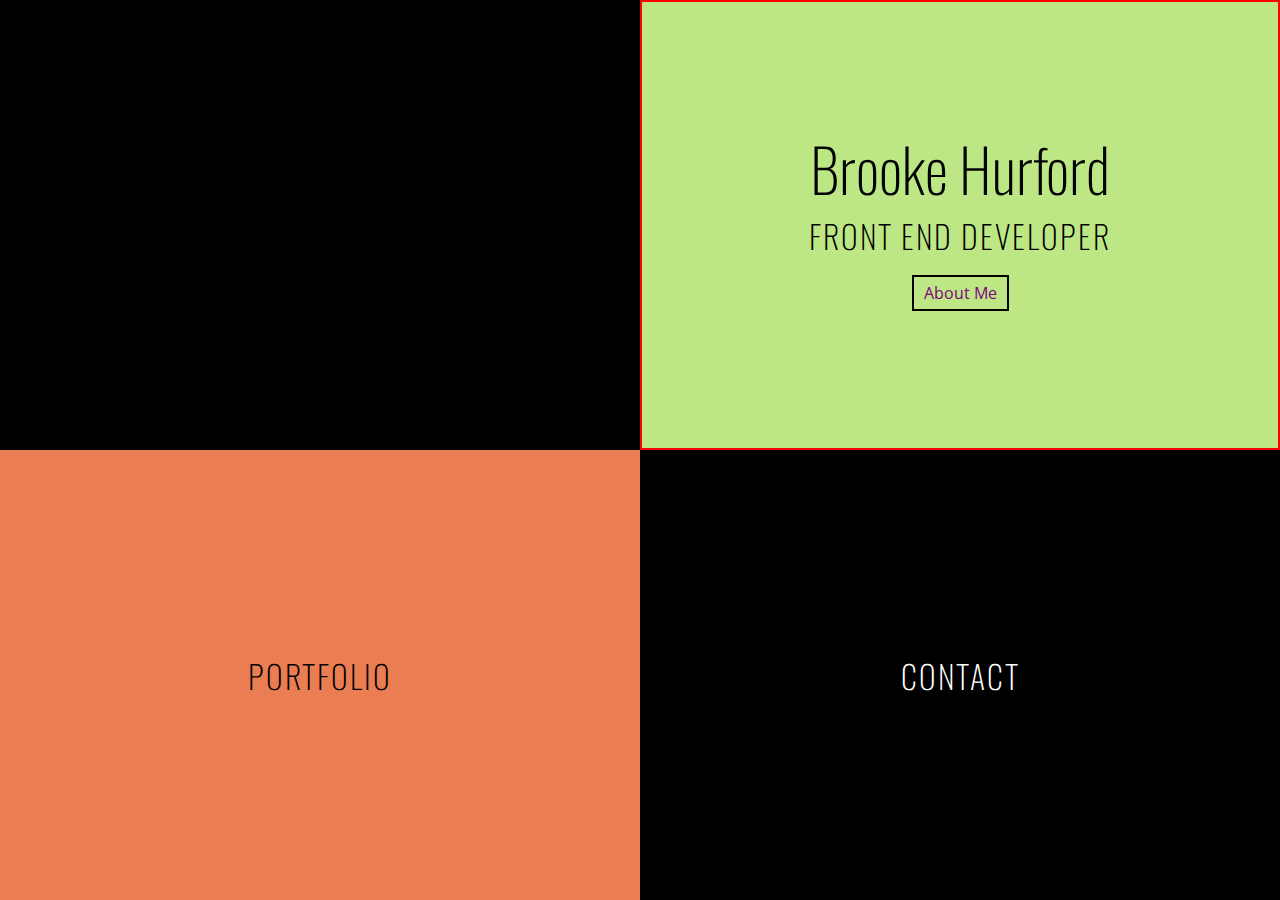
==== commit 71a4612e: "Update all four home blocks to be absolutely position, but this introduces issue with scrolling down" ====
--- a/index.html
+++ b/index.html
@@ -2,6 +2,7 @@
 <html>
   <head>
     <link rel="stylesheet" href="css/app.css" media="screen">
+    <meta name="viewport" content="width=device-width">
     <link href='https://fonts.googleapis.com/css?family=Oswald:400,300' rel='stylesheet' type='text/css'>
     <link href='https://fonts.googleapis.com/css?family=Open+Sans:400,300,400italic,600' rel='stylesheet' type='text/css'>
     <script src="js/jquery-1.12.3.js"></script>
@@ -10,45 +11,57 @@
   </head>
   <body>
     <div class="mainHeader" id="siteTop">
-      <div class="topLeft"></div>
-      <div class="topRight">
-        <h1>Brooke Hurford</h1>
-        <h1>Front End Developer</h1>
-      </div>
-      <div class="portfolio-block" id="portfolio"> <!-- Portfolio Section -->
-        <div class="portfolio-nav">
-          <div class="portfolio-link">
-            <h1 class="block-nav">Portfolio</h1>
-          </div>
-          <h1 class="closing-X">X</h1>
-        </div>
-        <div class="portfolio-content2">
-          <div class="row1">
-            <div class="short-item fringe"></div>
-            <div class="short-item j-crew"></div>
-            <div class="short-item moon"></div>
-          </div>
-          <div class="row2">
-            <div class="long-item songLab"></div>
-            <div class="long-item movr"></div>
-            <div class="long-item scoop"></div>
+      <div class="top-home">
+        <div class="topLeft"></div>
+        <div class="topRight absolute-position-topRight">
+          <h1>Brooke Hurford</h1>
+          <h1>Front End Developer</h1>
+          <p class="about-section">About Me</p>
+          <div class="about-content">
+            <h1 class="about-closing-X">X</h1>
+            <div class="container">
+              <p>Art party paleo tote bag etsy artisan. Selvage cold-pressed put a bird on it, flexitarian gentrify post-ironic viral. Fashion axe +1 man bun jean shorts direct trade artisan. Four loko polaroid gentrify sartorial truffaut chartreuse, scenester swag food truck plaid. Direct trade listicle whatever tofu, 3 wolf moon flexitarian next level mustache drinking vinegar austin beard retro health goth pug. Yr viral venmo slow-carb man bun. Sriracha taxidermy skateboard chillwave, meditation leggings tacos health goth offal selfies freegan seitan 90's.</p>
+            </div>
           </div>
         </div>
-        <!-- <div class="portfolio-content">
-          <div class="row1">
-            <div class="short-item fringe"></div>
-            <div class="long-item songLab"></div>
+      </div>
+      <div class="bottom-home">
+        <div class="portfolio-block absolute-position" id="portfolio"> <!-- Portfolio Section -->
+          <div class="portfolio-nav">
+            <div class="portfolio-link">
+              <h1 class="block-nav">Portfolio</h1>
+            </div>
+            <h1 class="closing-X">X</h1>
           </div>
-          <div class="row2">
-            <div class="long-item movr"></div>
-            <div class="short-item moon">
+          <div class="portfolio-content2">
+            <div class="row1">
+              <div class="short-item fringe"></div>
+              <div class="short-item j-crew"></div>
+              <div class="short-item moon"></div>
+            </div>
+            <div class="row2">
+              <div class="long-item songLab"></div>
+              <div class="long-item movr"></div>
+              <div class="long-item scoop"></div>
             </div>
           </div>
-          <div class="row3">
-            <div class="short-item j-crew"></div>
-            <div class="long-item scoop"></div>
+        </div>
+        <div class="contact-block absolute-position">
+          <h1 class="block-nav contact-nav">Contact</h1>
+          <div class="contact-content">
+            <div class="social-links">
+              <a href="mailto:brookebhurford@gmail.com" target="_blank">
+                <img src="img/email-icon.png" alt="email icon">
+              </a>
+              <a href="https://www.linkedin.com/in/brookehurford" target="_blank">
+                <img src="img/linkedin-icon.png" alt="linkedin icon">
+              </a>
+              <a href="https://github.com/brookehurford" target="_blank">
+                <img src="img/github-icon.png" alt="github icon">
+              </a>
+            </div>
           </div>
-        </div> -->
+        </div>
       </div>
       <div id="portfolio-details">
         <button id="allProjects">
@@ -156,22 +169,6 @@
           <div class="screenshot1"></div>
         </div>
       </div>
-      <div class="contact-block">
-        <h1 class="block-nav contact-nav">Contact</h1>
-        <div class="contact-content">
-          <div class="social-links">
-            <a href="mailto:brookebhurford@gmail.com" target="_blank">
-              <img src="img/email-icon.png" alt="email icon">
-            </a>
-            <a href="https://www.linkedin.com/in/brookehurford" target="_blank">
-              <img src="img/linkedin-icon.png" alt="linkedin icon">
-            </a>
-            <a href="https://github.com/brookehurford" target="_blank">
-              <img src="img/github-icon.png" alt="github icon">
-            </a>
-          </div>
-        </div>
-      </div>
     </div>
   </body>
 </html>
--- a/css/app.css
+++ b/css/app.css
@@ -13,7 +13,7 @@
 .secondaryBtn, .songLab-content h1, .scoop-content h1, .fringe-content h1, .jcrew-content h1, .movr-content h1, .moon-content h1, .songLab-content h2, .scoop-content h2, .fringe-content h2, .jcrew-content h2, .movr-content h2, .moon-content h2 {
   text-align: center; }
 
-.mainHeader .portfolio-block, .secondaryBtn, #allProjects, .contact-block {
+.mainHeader .bottom-home .portfolio-block, .secondaryBtn, #allProjects, .contact-block {
   text-transform: uppercase; }
 
 *,
@@ -65,9 +65,23 @@
   width: 100% !important;
   height: 100vh !important;
   min-height: 1000px !important; }
-  @media screen and (max-width: 775px) {
+  @media screen and (max-width: 620px) {
     .full-width {
-      min-height: 1700px !important; } }
+      height: 2550px !important; } }
+
+.about-section {
+  color: purple;
+  border: 2px solid black;
+  padding: 5px 10px;
+  cursor: pointer; }
+
+.about-full-width {
+  transition: all 200ms linear;
+  width: 100% !important;
+  height: 100vh !important;
+  position: absolute;
+  top: 0;
+  right: 0; }
 
 .full-width .portfolio-nav {
   display: flex;
@@ -79,60 +93,102 @@
 .closing-X {
   cursor: pointer; }
 
+.about-closing-X {
+  position: absolute;
+  top: 5px;
+  right: 30px;
+  font-size: 40px !important; }
+
 .block-nav {
   transition: all 200ms linear;
   cursor: pointer; }
 
 .mainHeader {
   display: flex;
+  flex-direction: column;
   flex-wrap: wrap;
   height: 100vh; }
-  .mainHeader .topLeft {
-    height: 50%;
-    width: 50%;
-    background-image: url("../img/brooke-left.png");
-    background-size: cover;
-    min-height: 360px; }
-  .mainHeader .topRight {
-    background-color: #BCE784;
-    height: 50%;
-    width: 50%;
+  .mainHeader .top-home {
     display: flex;
-    justify-content: center;
-    align-items: center;
-    flex-direction: column;
-    min-height: 360px; }
-    .mainHeader .topRight h1 {
-      font-weight: lighter;
-      color: black;
-      padding: 0;
-      margin: 0; }
-      .mainHeader .topRight h1:first-child {
-        font-size: 60px; }
-      .mainHeader .topRight h1:nth-child(2) {
+    height: 50vh; }
+    .mainHeader .top-home .topLeft {
+      height: 50%;
+      width: 50%;
+      background-image: url("../img/brooke-left.png");
+      background-size: cover;
+      min-height: 360px;
+      height: 100%; }
+    .mainHeader .top-home .topRight {
+      border: 2px solid red;
+      height: 100%;
+      background-color: #BCE784;
+      height: 50%;
+      width: 50%;
+      display: flex;
+      justify-content: center;
+      align-items: center;
+      flex-direction: column;
+      min-height: 360px;
+      transition: all 200ms linear; }
+      .mainHeader .top-home .topRight h1 {
+        font-weight: lighter;
+        color: black;
+        padding: 0;
+        margin: 0; }
+        @media screen and (max-width: 620px) {
+          .mainHeader .top-home .topRight h1 {
+            text-align: center; } }
+        .mainHeader .top-home .topRight h1:first-child {
+          font-size: 60px; }
+          @media screen and (max-width: 620px) {
+            .mainHeader .top-home .topRight h1:first-child {
+              font-size: 48px;
+              line-height: 60px; } }
+        .mainHeader .top-home .topRight h1:nth-child(2) {
+          letter-spacing: 2px;
+          text-transform: uppercase; }
+          @media screen and (max-width: 620px) {
+            .mainHeader .top-home .topRight h1:nth-child(2) {
+              font-size: 28px;
+              letter-spacing: 1px;
+              margin-top: 15px; } }
+  .mainHeader .bottom-home {
+    display: flex;
+    border: 2px solid lime;
+    height: 50vh; }
+    .mainHeader .bottom-home .portfolio-block {
+      z-index: 9;
+      position: absolute;
+      top: 50%;
+      left: 0;
+      height: 50vh;
+      width: 50%;
+      min-height: 360px;
+      background-color: #EA7D52;
+      height: 50%;
+      width: 50%;
+      display: flex;
+      justify-content: center;
+      align-items: center;
+      transition: all 300ms linear; }
+      .mainHeader .bottom-home .portfolio-block .block-nav {
+        border: 3px solid transparent;
+        padding: 10px 20px; }
+      .mainHeader .bottom-home .portfolio-block:hover {
+        transition: all 300ms linear; }
+        .mainHeader .bottom-home .portfolio-block:hover .block-nav {
+          transition: all 300ms linear;
+          border: 3px solid black;
+          padding: 10px 20px; }
+      .mainHeader .bottom-home .portfolio-block h1 {
         letter-spacing: 2px;
-        text-transform: uppercase; }
-  .mainHeader .portfolio-block {
-    min-height: 360px;
-    background-color: #EA7D52;
-    height: 50%;
-    width: 50%;
-    display: flex;
-    justify-content: center;
-    align-items: center;
-    transition: all 300ms linear; }
-    .mainHeader .portfolio-block .block-nav {
-      border: 3px solid transparent;
-      padding: 10px 20px; }
-    .mainHeader .portfolio-block:hover {
-      transition: all 300ms linear; }
-      .mainHeader .portfolio-block:hover .block-nav {
-        transition: all 300ms linear;
-        border: 3px solid black;
-        padding: 10px 20px; }
-    .mainHeader .portfolio-block h1 {
-      letter-spacing: 2px;
-      color: black; }
+        color: black; }
+
+.absolute-position-topRight {
+  position: absolute;
+  top: 0;
+  right: 0;
+  z-index: 10; }
 
 .portfolio-content2 {
   display: flex;
@@ -142,6 +198,10 @@
   max-width: 1100px; }
   .portfolio-content2 .row1 {
     display: flex; }
+    @media screen and (max-width: 620px) {
+      .portfolio-content2 .row1 {
+        display: flex;
+        flex-direction: column; } }
     .portfolio-content2 .row1 .short-item {
       flex: 1;
       height: 300px;
@@ -149,6 +209,15 @@
       background-size: cover;
       background-position: center;
       box-shadow: 1px 1px 1px rgba(0, 0, 0, 0.4); }
+      @media screen and (max-width: 775px) {
+        .portfolio-content2 .row1 .short-item {
+          height: 200px; } }
+      @media screen and (max-width: 620px) {
+        .portfolio-content2 .row1 .short-item {
+          height: 250px;
+          width: 90%;
+          margin: 0 auto;
+          margin-bottom: 10px; } }
     .portfolio-content2 .row1 .fringe {
       background-image: url("../img/fringe-thumbnail.png");
       background-position: center;
@@ -259,6 +328,10 @@
           align-items: center; }
   .portfolio-content2 .row2 {
     display: flex; }
+    @media screen and (max-width: 620px) {
+      .portfolio-content2 .row2 {
+        display: flex;
+        flex-direction: column; } }
     .portfolio-content2 .row2 .long-item {
       flex: 1;
       height: 500px;
@@ -266,6 +339,15 @@
       background-size: cover;
       background-position: center;
       box-shadow: 1px 1px 1px rgba(0, 0, 0, 0.4); }
+      @media screen and (max-width: 775px) {
+        .portfolio-content2 .row2 .long-item {
+          height: 380px; } }
+      @media screen and (max-width: 620px) {
+        .portfolio-content2 .row2 .long-item {
+          height: 500px;
+          width: 90%;
+          margin: 0 auto;
+          margin-bottom: 10px; } }
     .portfolio-content2 .row2 .songLab {
       background-image: url("../img/songLab-thumbnail.png");
       background-position: center;
@@ -416,12 +498,6 @@
   #allProjects:focus {
     outline: 0; }
 
-.adminTile {
-  border: 1px solid lightgrey;
-  padding: 2% 5%; }
-  .adminTile .adminButtons {
-    margin-top: 20px; }
-
 #portfolio-details {
   width: 100%; }
 
@@ -448,7 +524,8 @@
     @media screen and (max-width: 775px) {
       .songLab-content .detail-buttons, .scoop-content .detail-buttons, .fringe-content .detail-buttons, .jcrew-content .detail-buttons, .movr-content .detail-buttons, .moon-content .detail-buttons {
         display: flex;
-        flex-direction: column; }
+        flex-direction: column;
+        width: 100%; }
         .songLab-content .detail-buttons a:first-child, .scoop-content .detail-buttons a:first-child, .fringe-content .detail-buttons a:first-child, .jcrew-content .detail-buttons a:first-child, .movr-content .detail-buttons a:first-child, .moon-content .detail-buttons a:first-child {
           margin-bottom: 10px; } }
 
@@ -536,36 +613,31 @@
       overflow: hidden; }
 
 .fringe-content .project-gallery {
-  margin-top: 20px;
+  margin: 20px 0 25px 0;
   display: flex;
   justify-content: center;
-  align-items: baseline;
-  height: 750px;
-  margin-bottom: 25px; }
-  .fringe-content .project-gallery .screenshot1 {
-    background-image: url("../img/fringe-home.png");
+  align-items: baseline; }
+  @media screen and (max-width: 775px) {
+    .fringe-content .project-gallery {
+      display: flex;
+      flex-direction: column; } }
+  .fringe-content .project-gallery .screenshot1, .fringe-content .project-gallery .screenshot2, .fringe-content .project-gallery .screenshot3 {
     height: 700px;
     width: 100%;
     background-size: contain;
     background-repeat: no-repeat;
     background-position: center;
     margin: 0 auto; }
+    @media screen and (max-width: 775px) {
+      .fringe-content .project-gallery .screenshot1, .fringe-content .project-gallery .screenshot2, .fringe-content .project-gallery .screenshot3 {
+        height: 800px;
+        margin-bottom: 15px; } }
+  .fringe-content .project-gallery .screenshot1 {
+    background-image: url("../img/fringe-home.png"); }
   .fringe-content .project-gallery .screenshot2 {
-    background-image: url("../img/fringe-browse.png");
-    height: 700px;
-    width: 100%;
-    background-size: contain;
-    background-repeat: no-repeat;
-    background-position: center;
-    margin: 0 auto; }
+    background-image: url("../img/fringe-browse.png"); }
   .fringe-content .project-gallery .screenshot3 {
-    background-image: url("../img/fringe-about.png");
-    height: 700px;
-    width: 100%;
-    background-size: contain;
-    background-repeat: no-repeat;
-    margin: 0 auto;
-    background-position: center; }
+    background-image: url("../img/fringe-about.png"); }
 
 .jcrew-content .project-gallery {
   margin: 20px auto 25px auto;
@@ -645,6 +717,9 @@
   width: 50px; }
 
 .contact-block {
+  position: absolute;
+  top: 50%;
+  right: 0;
   min-height: 360px;
   cursor: pointer;
   background-color: black;
@@ -680,12 +755,24 @@
     display: flex;
     justify-content: space-around;
     transition: all 200ms linear; }
+    @media screen and (max-width: 620px) {
+      .contact-content .social-links {
+        display: flex;
+        align-items: center;
+        flex-direction: column;
+        margin: 0 auto; } }
     .contact-content .social-links a img {
       height: 100px;
       width: 100px;
       margin: 2%;
       transition: all 200ms linear;
       opacity: 0.8; }
+      @media screen and (max-width: 620px) {
+        .contact-content .social-links a img {
+          height: 60px;
+          width: 60px;
+          margin: 1%;
+          opacity: 1; } }
       .contact-content .social-links a img:hover {
         opacity: 1;
         transition: all 200ms linear; }
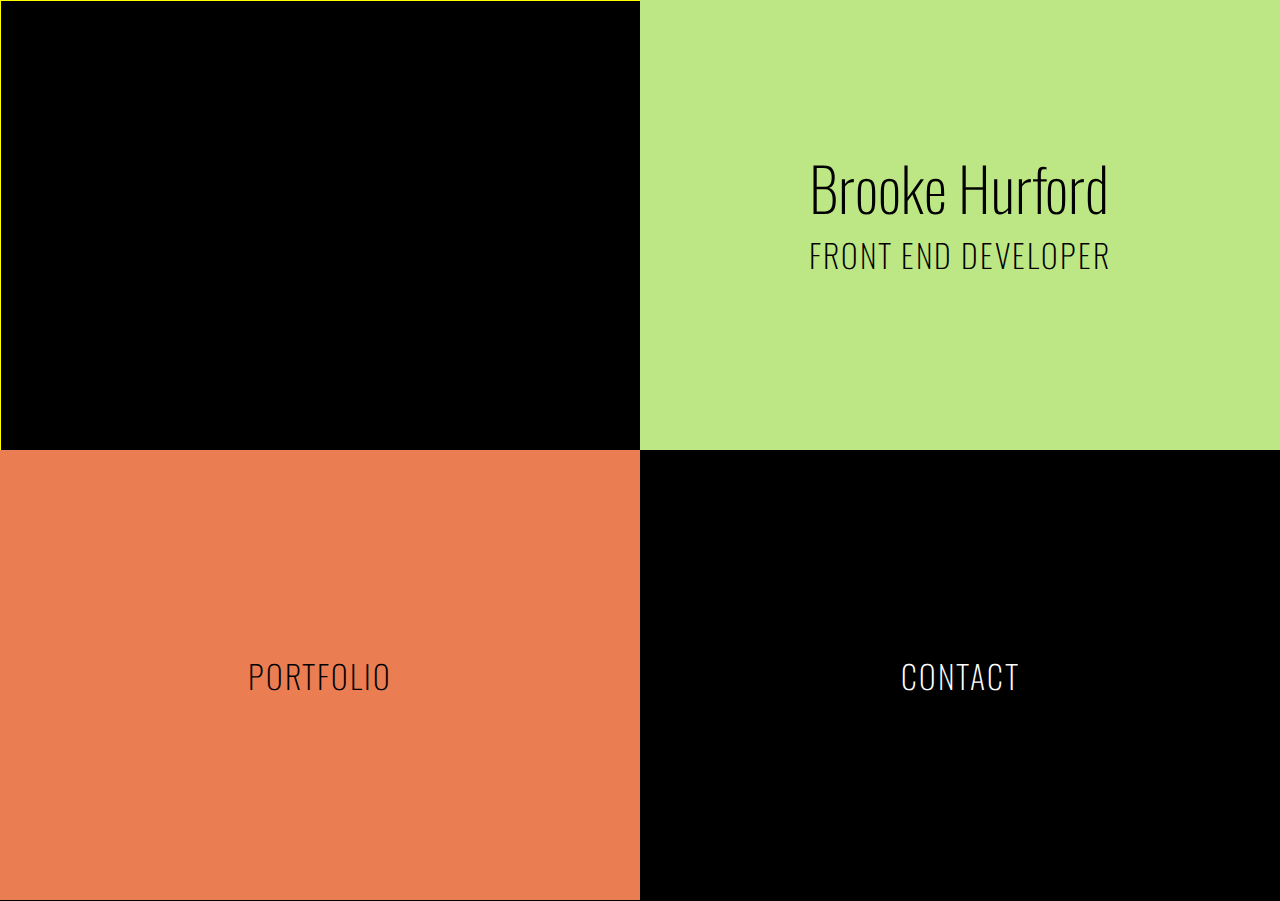
==== commit 05c5541d: "Fixed issue with portfolio detail with adding pixel margin-top, but not ideal. Also added hover to a" ====
--- a/index.html
+++ b/index.html
@@ -14,9 +14,11 @@
       <div class="top-home">
         <div class="topLeft"></div>
         <div class="topRight absolute-position-topRight">
-          <h1>Brooke Hurford</h1>
-          <h1>Front End Developer</h1>
-          <p class="about-section">About Me</p>
+          <div class="topRight-content">
+            <h1>Brooke Hurford</h1>
+            <h1>Front End Developer</h1>
+            <p class="about-section">About Me</p>
+          </div>
           <div class="about-content">
             <h1 class="about-closing-X">X</h1>
             <div class="container">
@@ -26,7 +28,7 @@
         </div>
       </div>
       <div class="bottom-home">
-        <div class="portfolio-block absolute-position" id="portfolio"> <!-- Portfolio Section -->
+        <div class="portfolio-block absolute-position-portfolioBlock" id="portfolio"> <!-- Portfolio Section -->
           <div class="portfolio-nav">
             <div class="portfolio-link">
               <h1 class="block-nav">Portfolio</h1>
@@ -46,7 +48,7 @@
             </div>
           </div>
         </div>
-        <div class="contact-block absolute-position">
+        <div class="contact-block absolute-position-contactBlock">
           <h1 class="block-nav contact-nav">Contact</h1>
           <div class="contact-content">
             <div class="social-links">
@@ -140,33 +142,33 @@
             </div>
           </div>
         </div>
-      </div>
-      <div class="jcrew-content">
-        <h1>J. Crew</h1>
-        <h2>An e-commerce site complete with product pages, shopping cart, reviews and an admin console.</h2>
-        <div class="detail-buttons">
-            <a class="secondaryBtn" href="http://brookehurford.github.io/jcrew-ecommerce-ember/dist/index.html#/" target="_blank">Visit Site</a>
-          <a class="secondaryBtn" href="https://github.com/brookehurford/jcrew-ecommerce-ember" target="_blank">Github Repo</a>
+        <div class="jcrew-content">
+          <h1>J. Crew</h1>
+          <h2>An e-commerce site complete with product pages, shopping cart, reviews and an admin console.</h2>
+          <div class="detail-buttons">
+              <a class="secondaryBtn" href="http://brookehurford.github.io/jcrew-ecommerce-ember/dist/index.html#/" target="_blank">Visit Site</a>
+            <a class="secondaryBtn" href="https://github.com/brookehurford/jcrew-ecommerce-ember" target="_blank">Github Repo</a>
+          </div>
+          <div class="skills-content">
+            <h2>Ember.js + CSS / Sass + Firebase Data Storage</h2>
+            <hr>
+          </div>
+          <div class="project-gallery">
+            <div class="screenshot1"></div>
+            <div class="screenshot2"></div>
+          </div>
         </div>
-        <div class="skills-content">
-          <h2>Ember.js + CSS / Sass + Firebase Data Storage</h2>
-          <hr>
-        </div>
-        <div class="project-gallery">
-          <div class="screenshot1"></div>
-          <div class="screenshot2"></div>
-        </div>
-      </div>
-      <div class="moon-content">
-        <h1>Meal Tracker</h1>
-        <h2>A site built with Angular 2 that tracks your meals. It has the ability to add new meals, edit exisiting, or view details.</h2>
-        <a class="secondaryBtn" href="https://github.com/brookehurford/meal-tracker-angular" target="_blank">Github Repo</a>
-        <div class="skills-content">
-          <h2>Angular2 + CSS / Sass + UX / UI Design</h2>
-          <hr>
-        </div>
-        <div class="project-gallery">
-          <div class="screenshot1"></div>
+        <div class="moon-content">
+          <h1>Meal Tracker</h1>
+          <h2>A site built with Angular 2 that tracks your meals. It has the ability to add new meals, edit exisiting, or view details.</h2>
+          <a class="secondaryBtn" href="https://github.com/brookehurford/meal-tracker-angular" target="_blank">Github Repo</a>
+          <div class="skills-content">
+            <h2>Angular2 + CSS / Sass + UX / UI Design</h2>
+            <hr>
+          </div>
+          <div class="project-gallery">
+            <div class="screenshot1"></div>
+          </div>
         </div>
       </div>
     </div>
--- a/css/app.css
+++ b/css/app.css
@@ -4,16 +4,16 @@
 *, *::after, *::before {
   box-sizing: inherit; }
 
-h1, .portfolio-content2 .row1 .fringe:hover:before, .portfolio-content2 .row1 .moon:hover:before, .portfolio-content2 .row1 .j-crew:hover:before, .portfolio-content2 .row2 .songLab:hover:before, .portfolio-content2 .row2 .movr:hover:before, .portfolio-content2 .row2 .scoop:hover:before, .secondaryBtn, #allProjects {
+h1, .about-section, .portfolio-content2 .row1 .fringe:hover:before, .portfolio-content2 .row1 .moon:hover:before, .portfolio-content2 .row1 .j-crew:hover:before, .portfolio-content2 .row2 .songLab:hover:before, .portfolio-content2 .row2 .movr:hover:before, .portfolio-content2 .row2 .scoop:hover:before, .secondaryBtn, #allProjects {
   font-family: 'Oswald', sans-serif; }
 
 h2, h3, .contact-content {
   font-family: 'Open Sans', sans-serif; }
 
-.secondaryBtn, .songLab-content h1, .scoop-content h1, .fringe-content h1, .jcrew-content h1, .movr-content h1, .moon-content h1, .songLab-content h2, .scoop-content h2, .fringe-content h2, .jcrew-content h2, .movr-content h2, .moon-content h2 {
+.about-section, .secondaryBtn, .songLab-content h1, .scoop-content h1, .fringe-content h1, .jcrew-content h1, .movr-content h1, .moon-content h1, .songLab-content h2, .scoop-content h2, .fringe-content h2, .jcrew-content h2, .movr-content h2, .moon-content h2 {
   text-align: center; }
 
-.mainHeader .bottom-home .portfolio-block, .secondaryBtn, #allProjects, .contact-block {
+.about-section, .mainHeader .bottom-home .portfolio-block, .secondaryBtn, #allProjects, .contact-block {
   text-transform: uppercase; }
 
 *,
@@ -69,12 +69,6 @@
     .full-width {
       height: 2550px !important; } }
 
-.about-section {
-  color: purple;
-  border: 2px solid black;
-  padding: 5px 10px;
-  cursor: pointer; }
-
 .about-full-width {
   transition: all 200ms linear;
   width: 100% !important;
@@ -93,6 +87,15 @@
 .closing-X {
   cursor: pointer; }
 
+.about-section {
+  font-size: 28px;
+  font-weight: lighter;
+  border: 2px solid black;
+  padding: 5px 10px;
+  cursor: pointer;
+  width: 50%;
+  margin: 50px auto 0 auto; }
+
 .about-closing-X {
   position: absolute;
   top: 5px;
@@ -104,8 +107,7 @@
   cursor: pointer; }
 
 .mainHeader {
-  display: flex;
-  flex-direction: column;
+  border: 1px solid yellow;
   flex-wrap: wrap;
   height: 100vh; }
   .mainHeader .top-home {
@@ -119,8 +121,6 @@
       min-height: 360px;
       height: 100%; }
     .mainHeader .top-home .topRight {
-      border: 2px solid red;
-      height: 100%;
       background-color: #BCE784;
       height: 50%;
       width: 50%;
@@ -130,6 +130,14 @@
       flex-direction: column;
       min-height: 360px;
       transition: all 200ms linear; }
+      .mainHeader .top-home .topRight .about-section {
+        transition: all 200ms linear;
+        opacity: 0; }
+      .mainHeader .top-home .topRight:hover {
+        transition: all 200ms linear; }
+        .mainHeader .top-home .topRight:hover .about-section {
+          transition: all 200ms linear;
+          opacity: 1; }
       .mainHeader .top-home .topRight h1 {
         font-weight: lighter;
         color: black;
@@ -154,13 +162,8 @@
               margin-top: 15px; } }
   .mainHeader .bottom-home {
     display: flex;
-    border: 2px solid lime;
     height: 50vh; }
     .mainHeader .bottom-home .portfolio-block {
-      z-index: 9;
-      position: absolute;
-      top: 50%;
-      left: 0;
       height: 50vh;
       width: 50%;
       min-height: 360px;
@@ -189,6 +192,12 @@
   top: 0;
   right: 0;
   z-index: 10; }
+
+.absolute-position-portfolioBlock {
+  z-index: 9;
+  position: absolute;
+  top: 50%;
+  left: 0; }
 
 .portfolio-content2 {
   display: flex;
@@ -465,6 +474,9 @@
   .footer hr {
     width: 600px; }
 
+.topRight-content {
+  padding-top: 75px; }
+
 .secondaryBtn {
   border: 2px solid #EA7D52;
   background-color: transparent;
@@ -499,7 +511,15 @@
     outline: 0; }
 
 #portfolio-details {
-  width: 100%; }
+  width: 100%;
+  border: 2px solid red;
+  margin-top: 550px; }
+  @media screen and (max-width: 775px) {
+    #portfolio-details {
+      margin-top: 550px; } }
+  @media screen and (max-width: 620px) {
+    #portfolio-details {
+      margin-top: 2190px; } }
 
 .songLab-content, .scoop-content, .fringe-content, .jcrew-content, .movr-content, .moon-content {
   height: 100vh;
@@ -717,9 +737,6 @@
   width: 50px; }
 
 .contact-block {
-  position: absolute;
-  top: 50%;
-  right: 0;
   min-height: 360px;
   cursor: pointer;
   background-color: black;
@@ -777,4 +794,10 @@
         opacity: 1;
         transition: all 200ms linear; }
 
+.absolute-position-contactBlock {
+  height: 50%;
+  position: absolute;
+  top: 50%;
+  right: 0; }
+
 /*# sourceMappingURL=app.css.map */
